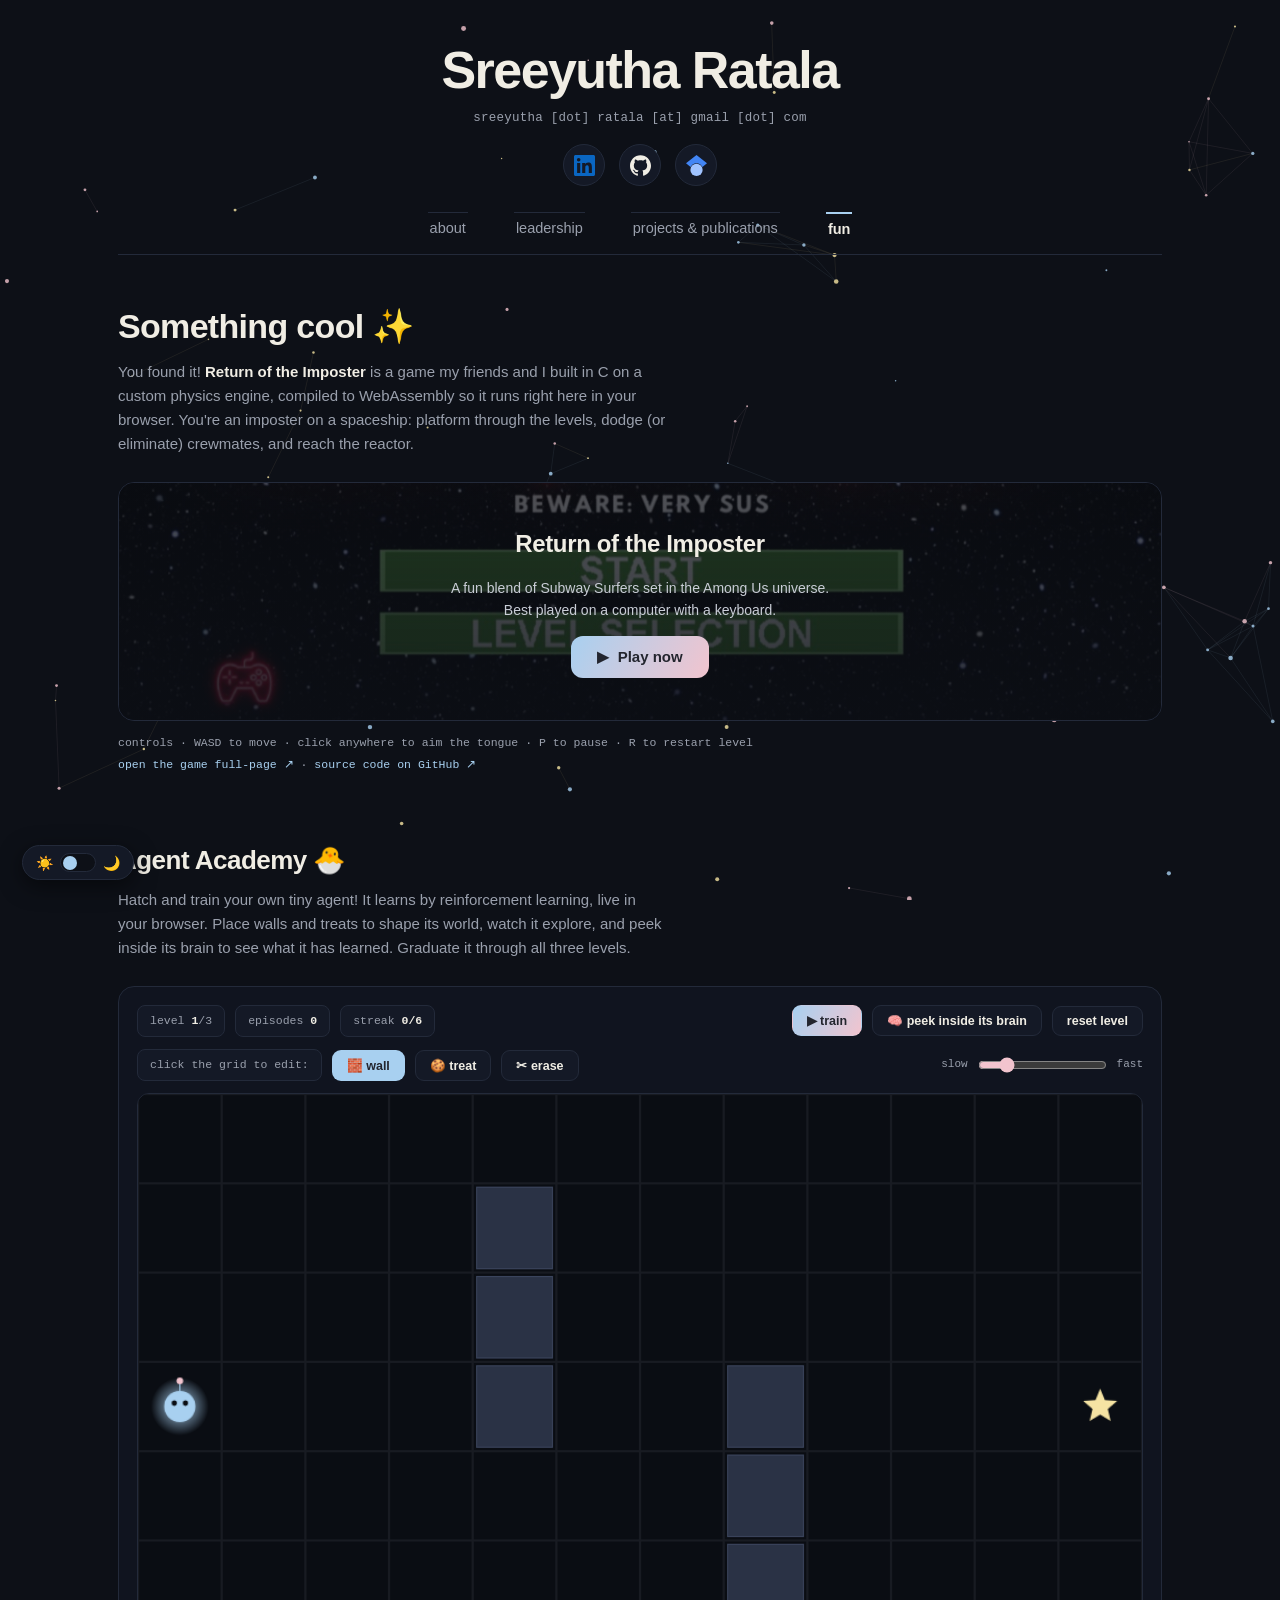
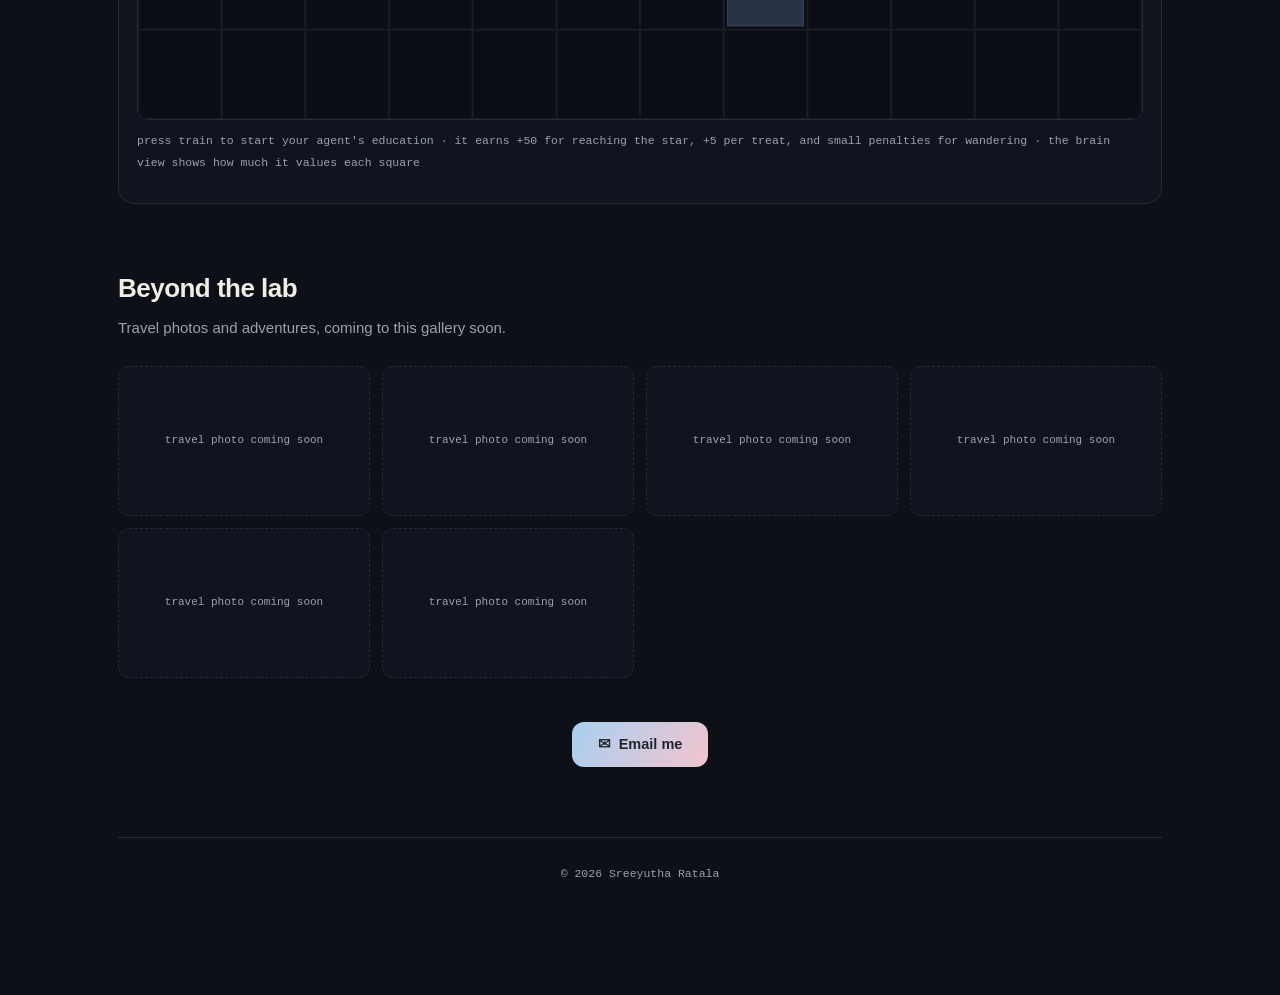
==== fun.html @ bccc77e2 "Personal website: landing, leadership, projects, fun (with WASM game + Agent Academy) Co-Authored-By" ====
<!DOCTYPE html>
<html lang="en" data-theme="dark">
<head>
  <meta charset="utf-8">
  <meta name="viewport" content="width=device-width, initial-scale=1">
  <title>Fun &middot; Sreeyutha Ratala</title>
  <meta name="description" content="Play Return of the Imposter, a browser game built in C, and see life beyond the lab.">
  <link rel="stylesheet" href="assets/css/style.css">
  <link rel="icon" href="data:image/svg+xml,<svg xmlns='http://www.w3.org/2000/svg' viewBox='0 0 100 100'><text y='.9em' font-size='90'>&#10024;</text></svg>">
</head>
<body>
<canvas id="stars"></canvas>

<div class="page">
  <header class="site-head">
    <h1><a href="index.html">Sreeyutha Ratala</a></h1>
    <p class="email-line" id="email" aria-label="email address, written out to avoid bots"></p>
    <div class="icon-row">
      <a href="https://www.linkedin.com/in/sreeyutharatala/" target="_blank" rel="noopener" aria-label="LinkedIn">
        <svg viewBox="0 0 24 24" fill="#0A66C2" xmlns="http://www.w3.org/2000/svg"><path d="M20.447 20.452h-3.554v-5.569c0-1.328-.027-3.037-1.852-3.037-1.853 0-2.136 1.445-2.136 2.939v5.667H9.351V9h3.414v1.561h.046c.477-.9 1.637-1.85 3.37-1.85 3.601 0 4.267 2.37 4.267 5.455v6.286zM5.337 7.433a2.062 2.062 0 0 1-2.063-2.065 2.064 2.064 0 1 1 2.063 2.065zm1.782 13.019H3.555V9h3.564v11.452zM22.225 0H1.771C.792 0 0 .774 0 1.729v20.542C0 23.227.792 24 1.771 24h20.451C23.2 24 24 23.227 24 22.271V1.729C24 .774 23.2 0 22.225 0z"/></svg>
      </a>
      <a href="https://github.com/SreeyuR" target="_blank" rel="noopener" aria-label="GitHub">
        <svg viewBox="0 0 24 24" fill="currentColor" style="color:var(--ink)" xmlns="http://www.w3.org/2000/svg"><path d="M12 .297c-6.63 0-12 5.373-12 12 0 5.303 3.438 9.8 8.205 11.385.6.113.82-.258.82-.577 0-.285-.01-1.04-.015-2.04-3.338.724-4.042-1.61-4.042-1.61C4.422 18.07 3.633 17.7 3.633 17.7c-1.087-.744.084-.729.084-.729 1.205.084 1.838 1.236 1.838 1.236 1.07 1.835 2.809 1.305 3.495.998.108-.776.417-1.305.76-1.605-2.665-.3-5.466-1.332-5.466-5.93 0-1.31.465-2.38 1.235-3.22-.135-.303-.54-1.523.105-3.176 0 0 1.005-.322 3.3 1.23.96-.267 1.98-.399 3-.405 1.02.006 2.04.138 3 .405 2.28-1.552 3.285-1.23 3.285-1.23.645 1.653.24 2.873.12 3.176.765.84 1.23 1.91 1.23 3.22 0 4.61-2.805 5.625-5.475 5.92.42.36.81 1.096.81 2.22 0 1.606-.015 2.896-.015 3.286 0 .315.21.69.825.57C20.565 22.092 24 17.592 24 12.297c0-6.627-5.373-12-12-12"/></svg>
      </a>
      <a href="https://scholar.google.com/citations?user=AALzx9wAAAAJ&amp;hl=en" target="_blank" rel="noopener" aria-label="Google Scholar">
        <svg viewBox="0 0 24 24" xmlns="http://www.w3.org/2000/svg"><path fill="#4285F4" d="M5.242 13.769 0 9.5 12 0l12 9.5-5.242 4.269C17.548 11.249 14.978 9.5 12 9.5c-2.977 0-5.548 1.749-6.758 4.269z"/><path fill="#a0c3ff" d="M12 10a7 7 0 1 0 0 14 7 7 0 0 0 0-14z"/></svg>
      </a>
    </div>
    <nav class="tabs">
      <a href="index.html">about</a>
      <a href="leadership.html">leadership</a>
      <a href="projects.html">projects &amp; publications</a>
      <a class="on" href="fun.html">fun</a>
    </nav>
  </header>

  <main>
    <h1 class="page-title reveal">Something cool &#10024;</h1>
    <p class="page-sub reveal">You found it! <b style="color:var(--ink)">Return of the Imposter</b>
    is a game my friends and I built in C on a custom physics engine, compiled to WebAssembly so it
    runs right here in your browser. You're an imposter on a spaceship: platform through the
    levels, dodge (or eliminate) crewmates, and reach the reactor.</p>

    <div class="game-shell reveal" id="game-shell">
      <div class="game-cover">
        <h3>Return of the Imposter</h3>
        <p>A fun blend of Subway Surfers set in the Among Us universe. Best played on a computer
        with a keyboard.</p>
        <button class="btn" id="launch-game">&#9654; &nbsp;Play now</button>
      </div>
    </div>
    <p class="controls-note reveal">
      controls &middot; WASD to move &middot; click anywhere to aim the tongue &middot;
      P to pause &middot; R to restart level<br>
      <a href="game/game.html" target="_blank" rel="noopener">open the game full-page &#8599;</a> &middot;
      <a href="https://github.com/SreeyuR/return-of-the-imposter-game" target="_blank" rel="noopener">source code on GitHub &#8599;</a>
    </p>

    <h2 class="page-title reveal" style="font-size:26px; margin-top:64px">Agent Academy &#128035;</h2>
    <p class="page-sub reveal">Hatch and train your own tiny agent! It learns by reinforcement
    learning, live in your browser. Place walls and treats to shape its world, watch it explore,
    and peek inside its brain to see what it has learned. Graduate it through all three levels.</p>

    <div class="academy-shell reveal">
      <div class="academy-hud">
        <span class="stat">level <b id="ac-level">1</b>/3</span>
        <span class="stat">episodes <b id="ac-episodes">0</b></span>
        <span class="stat">streak <b id="ac-streak">0</b></span>
        <span class="spacer"></span>
        <button class="mini-btn primary" id="ac-train">&#9654; train</button>
        <button class="mini-btn" id="ac-brain">&#129504; peek inside its brain</button>
        <button class="mini-btn" id="ac-reset">reset level</button>
      </div>
      <div class="academy-hud">
        <span class="stat">click the grid to edit:</span>
        <button class="mini-btn active" id="ac-tool-wall">&#129521; wall</button>
        <button class="mini-btn" id="ac-tool-treat">&#127850; treat</button>
        <button class="mini-btn" id="ac-tool-erase">&#9986; erase</button>
        <span class="spacer"></span>
        <span class="speed-wrap">slow <input type="range" id="ac-speed" min="1" max="60" value="12"> fast</span>
      </div>
      <canvas id="academy-canvas" width="900" height="560"></canvas>
      <p class="academy-note" id="ac-status">press train to start your agent's education &middot;
      it earns +50 for reaching the star, +5 per treat, and small penalties for wandering &middot;
      the brain view shows how much it values each square</p>
    </div>

    <h2 class="page-title reveal" style="font-size:26px; margin-top:64px">Beyond the lab</h2>
    <p class="page-sub reveal">Travel photos and adventures, coming to this gallery soon.</p>
    <div class="photo-grid reveal">
      <div class="placeholder-tile">travel photo coming soon</div>
      <div class="placeholder-tile">travel photo coming soon</div>
      <div class="placeholder-tile">travel photo coming soon</div>
      <div class="placeholder-tile">travel photo coming soon</div>
      <div class="placeholder-tile">travel photo coming soon</div>
      <div class="placeholder-tile">travel photo coming soon</div>
    </div>
  </main>

  <div class="email-center reveal">
    <a class="email-btn" id="email-btn" href="#" target="_blank" rel="noopener">&#9993; &nbsp;Email me</a>
  </div>

  <footer class="footer">
    &copy; <span id="year">2026</span> Sreeyutha Ratala
  </footer>
</div>

<button class="theme-toggle" id="theme-toggle" aria-label="Toggle light and dark mode">
  <span>&#9728;&#65039;</span><span class="track"><span class="knob"></span></span><span>&#127769;</span>
</button>

<script src="assets/js/main.js"></script>
<script src="assets/js/agent-academy.js"></script>
<script>document.getElementById("year").textContent = new Date().getFullYear();</script>
</body>
</html>
---- assets/css/style.css ----
/* Sreeyutha Ratala, personal site
   Dark default with light mode. Pastel accents:
   blue = links/nav, yellow = highlights, pink = playful, green = extra category. */

:root,
:root[data-theme="dark"] {
  --bg: #0d1017;
  --panel: #141926;
  --panel-2: #10141f;
  --ink: #f0ede4;
  --soft: #9aa0ad;
  --line: #232a3a;
  --blue: #a8d0f0;
  --yellow: #f5e3a3;
  --pink: #f2c4ce;
  --green: #bfe3c4;
  --chip-ink: #23252e;
  --glow: rgba(168, 208, 240, 0.14);
  --shadow: rgba(0, 0, 0, 0.5);
  --star-alpha: 0.8;
  --mono: ui-monospace, "SF Mono", Menlo, Consolas, monospace;
  --sans: -apple-system, BlinkMacSystemFont, "Helvetica Neue", Helvetica, Arial, sans-serif;
}

:root[data-theme="light"] {
  --bg: #fffefc;
  --panel: #f7f6f1;
  --panel-2: #fbfaf7;
  --ink: #191b1f;
  --soft: #5a5e68;
  --line: #e4e1d8;
  --blue: #3f7fc0;
  --yellow: #b8952e;
  --pink: #c46a85;
  --green: #4f9463;
  --chip-ink: #23252e;
  --glow: rgba(63, 127, 192, 0.10);
  --shadow: rgba(60, 55, 40, 0.18);
  --star-alpha: 0.5;
}

* { box-sizing: border-box; }

html { scroll-behavior: smooth; }

body {
  margin: 0;
  font-family: var(--sans);
  background: var(--bg);
  color: var(--ink);
  line-height: 1.6;
  -webkit-font-smoothing: antialiased;
  transition: background 0.35s ease, color 0.35s ease;
}

a { color: var(--blue); text-decoration: none; }
a:hover { text-decoration: underline; }
a:focus-visible, button:focus-visible {
  outline: 2px solid var(--blue);
  outline-offset: 3px;
  border-radius: 4px;
}

#stars {
  position: fixed;
  inset: 0;
  z-index: 0;
  pointer-events: none;
}

.page {
  position: relative;
  z-index: 1;
  max-width: 1100px;
  margin: 0 auto;
  padding: 0 28px 110px;
}

/* ---------- header ---------- */
.site-head { text-align: center; padding: 44px 0 0; }

.site-head h1 {
  font-size: clamp(34px, 5.4vw, 52px);
  font-weight: 800;
  letter-spacing: -0.03em;
  line-height: 1;
  margin: 0;
}

.site-head h1 a { color: var(--ink); }
.site-head h1 a:hover { text-decoration: none; }

.email-line {
  font-family: var(--mono);
  font-size: 12.5px;
  color: var(--soft);
  margin: 12px 0 16px;
  letter-spacing: 0.02em;
}

.icon-row {
  display: flex;
  justify-content: center;
  gap: 14px;
  margin-bottom: 26px;
}

.icon-row a {
  width: 42px;
  height: 42px;
  border-radius: 50%;
  border: 1px solid var(--line);
  background: var(--panel);
  display: flex;
  align-items: center;
  justify-content: center;
  transition: transform 0.2s ease, box-shadow 0.2s ease;
}

.icon-row a:hover {
  transform: translateY(-2px);
  box-shadow: 0 0 18px var(--glow);
  text-decoration: none;
}

.icon-row svg { width: 21px; height: 21px; display: block; }

/* ---------- nav tabs ---------- */
.tabs {
  display: flex;
  justify-content: center;
  gap: 46px;
  flex-wrap: wrap;
  border-bottom: 1px solid var(--line);
  margin-bottom: 8px;
}

.tabs a {
  font-size: 14.5px;
  color: var(--soft);
  padding: 4px 2px 12px;
  border-top: 1px solid var(--line);
  border-bottom: 2.5px solid transparent;
  margin-bottom: -1px;
}

.tabs a:hover { color: var(--ink); text-decoration: none; }

.tabs a.on {
  color: var(--ink);
  font-weight: 650;
  border-top: 2.5px solid var(--blue);
}

/* ---------- landing two-column ---------- */
.cols {
  display: flex;
  gap: 60px;
  padding-top: 48px;
  align-items: flex-start;
}

.col-left {
  width: 280px;
  flex: none;
  display: flex;
  flex-direction: column;
  align-items: center;
  gap: 16px;
  text-align: center;
}

.portrait {
  width: 230px;
  height: 230px;
  border-radius: 50%;
  object-fit: cover;
  object-position: center 20%;
  border: 2px solid var(--line);
  box-shadow: 0 0 0 9px var(--glow), 0 0 46px var(--glow);
  background: var(--panel);
}

.portrait-fallback {
  width: 230px;
  height: 230px;
  border-radius: 50%;
  border: 2px solid var(--line);
  background: var(--panel);
  display: flex;
  flex-direction: column;
  align-items: center;
  justify-content: center;
  gap: 6px;
  box-shadow: 0 0 0 9px var(--glow);
}

.portrait-fallback b { font-size: 52px; letter-spacing: -0.02em; }
.portrait-fallback span { font-family: var(--mono); font-size: 10px; color: var(--soft); }

.tldr {
  font-family: var(--mono);
  font-size: 12.5px;
  color: var(--yellow);
  line-height: 1.75;
  max-width: 34ch;
  margin: 0;
}

.jump-pill {
  display: flex;
  align-items: center;
  justify-content: center;
  gap: 7px;
  width: 232px;
  padding: 10px 18px;
  border-radius: 12px;
  border: 1px solid var(--line);
  background: var(--panel);
  color: var(--ink);
  font-size: 13.5px;
  font-weight: 700;
  transition: transform 0.2s ease, box-shadow 0.2s ease;
}

.jump-pill:hover {
  transform: translateY(-2px);
  box-shadow: 0 0 20px var(--glow);
  text-decoration: none;
}

.logo-row {
  display: flex;
  gap: 14px;
  align-items: center;
  justify-content: center;
  margin-top: 8px;
  flex-wrap: wrap;
}

.logo-row .wordmark {
  font-weight: 800;
  font-size: 15px;
  letter-spacing: -0.01em;
  padding: 7px 12px;
  border-radius: 9px;
  background: var(--panel);
  border: 1px solid var(--line);
}

.col-right { flex: 1; min-width: 0; }

.hello { font-size: 21px; font-weight: 750; margin: 0 0 10px; }

.intro {
  font-size: 15.5px;
  color: var(--soft);
  max-width: 56ch;
  margin: 0 0 10px;
}

.intro b, .bio-sec p b { color: var(--ink); font-weight: 650; }

.reach-out {
  font-size: 15px;
  font-weight: 750;
  color: var(--pink);
  margin: 0 0 26px;
}

.bio-sec { margin-bottom: 22px; }

.bio-sec h2 {
  font-size: 15.5px;
  font-weight: 750;
  margin: 0 0 7px;
  display: inline-block;
  border-bottom: 2px solid var(--yellow);
  padding-bottom: 2px;
}

.bio-sec p {
  font-size: 14.5px;
  color: var(--soft);
  margin: 0 0 6px;
  max-width: 58ch;
}

/* ---------- inner pages ---------- */
.page-title {
  font-size: clamp(26px, 4vw, 34px);
  font-weight: 800;
  letter-spacing: -0.02em;
  margin: 44px 0 6px;
  text-wrap: balance;
}

.page-sub {
  font-size: 15px;
  color: var(--soft);
  max-width: 66ch;
  margin: 0 0 26px;
}

.chip-row {
  display: flex;
  gap: 12px;
  flex-wrap: wrap;
  margin: 0 0 36px;
}

.chip {
  font-size: 13.5px;
  font-weight: 750;
  padding: 8px 18px;
  border-radius: 99px;
  color: var(--chip-ink);
  transition: transform 0.2s ease, box-shadow 0.2s ease;
}

.chip:hover { transform: translateY(-2px); box-shadow: 0 4px 16px var(--shadow); text-decoration: none; }

.chip.pink   { background: #f2c4ce; }
.chip.blue   { background: #a8d0f0; }
.chip.yellow { background: #f5e3a3; }
.chip.green  { background: #bfe3c4; }

.band {
  border-left: 3px solid var(--line);
  padding: 6px 0 8px 26px;
  margin-bottom: 46px;
  scroll-margin-top: 30px;
}

.band.pink   { border-color: #f2c4ce; }
.band.blue   { border-color: #a8d0f0; }
.band.yellow { border-color: #f5e3a3; }
.band.green  { border-color: #bfe3c4; }

.band > h2 {
  font-size: 22px;
  font-weight: 800;
  letter-spacing: -0.015em;
  margin: 0 0 4px;
}

.band .role {
  font-family: var(--mono);
  font-size: 12px;
  color: var(--soft);
  margin: 0 0 12px;
}

.band > p {
  font-size: 14.5px;
  color: var(--soft);
  max-width: 70ch;
  margin: 0 0 14px;
}

.band > p b { color: var(--ink); font-weight: 650; }

.card-grid {
  display: grid;
  grid-template-columns: repeat(auto-fill, minmax(250px, 1fr));
  gap: 14px;
}

.card {
  background: var(--panel);
  border: 1px solid var(--line);
  border-radius: 13px;
  padding: 16px 18px;
  display: flex;
  flex-direction: column;
  gap: 7px;
  transition: transform 0.2s ease, box-shadow 0.2s ease;
  scroll-margin-top: 30px;
}

.card:hover { transform: translateY(-3px); box-shadow: 0 8px 26px var(--shadow); }

.card h3 { font-size: 15px; font-weight: 750; margin: 0; line-height: 1.35; }

.card .sub {
  font-family: var(--mono);
  font-size: 11px;
  color: var(--soft);
  margin: 0;
}

.card p { font-size: 13px; color: var(--soft); margin: 0; }

.badges { display: flex; gap: 7px; flex-wrap: wrap; margin-top: auto; padding-top: 8px; }

.badge {
  font-family: var(--mono);
  font-size: 10.5px;
  letter-spacing: 0.05em;
  padding: 4px 11px;
  border-radius: 6px;
  border: 1px solid var(--line);
  color: var(--soft);
  background: none;
  cursor: pointer;
  font-weight: 600;
  transition: transform 0.15s ease;
}

.badge:hover { transform: translateY(-1px); text-decoration: none; }

.badge.paper  { color: var(--yellow); border-color: var(--yellow); }
.badge.code   { color: var(--green);  border-color: var(--green); }
.badge.slides { color: var(--blue);   border-color: var(--blue); }
.badge.poster { color: var(--pink);   border-color: var(--pink); }
.badge.video  { color: var(--pink); border-color: var(--pink); }

.email-btn {
  display: inline-flex;
  align-items: center;
  gap: 8px;
  border-radius: 12px;
  padding: 11px 26px;
  font-size: 14.5px;
  font-weight: 750;
  color: #23252e;
  background: linear-gradient(120deg, #a8d0f0, #f2c4ce);
  transition: transform 0.2s ease, box-shadow 0.2s ease;
}

.email-btn:hover { transform: translateY(-2px); box-shadow: 0 8px 26px var(--shadow); text-decoration: none; }

.email-center { text-align: center; margin: 44px 0 0; }

.photo-grid {
  display: grid;
  grid-template-columns: repeat(auto-fill, minmax(220px, 1fr));
  gap: 12px;
  margin-top: 16px;
}

.photo-grid img {
  width: 100%;
  height: 170px;
  object-fit: cover;
  border-radius: 12px;
  border: 1px solid var(--line);
  display: block;
  transition: transform 0.25s ease;
}

.photo-grid img:hover { transform: scale(1.025); }

.flyer {
  max-width: 420px;
  width: 100%;
  border-radius: 12px;
  border: 1px solid var(--line);
  display: block;
  margin-top: 12px;
}

.placeholder-tile {
  border: 1px dashed var(--line);
  border-radius: 12px;
  min-height: 150px;
  display: flex;
  align-items: center;
  justify-content: center;
  font-family: var(--mono);
  font-size: 11px;
  color: var(--soft);
  background: var(--panel-2);
}

/* ---------- game section ---------- */
.game-shell {
  border: 1px solid var(--line);
  border-radius: 16px;
  background: var(--panel-2);
  overflow: hidden;
  margin: 18px 0 10px;
}

.game-cover {
  position: relative;
  display: flex;
  flex-direction: column;
  align-items: center;
  justify-content: center;
  gap: 14px;
  padding: 42px 24px;
  text-align: center;
  background:
    linear-gradient(rgba(13, 16, 23, 0.72), rgba(13, 16, 23, 0.86)),
    url("../img/imposter-title.jpg") center/cover no-repeat;
  color: #f0ede4;
}

.game-cover h3 { font-size: 24px; font-weight: 800; margin: 0; letter-spacing: -0.015em; }
.game-cover p { font-size: 14px; color: #c9cdd6; max-width: 52ch; margin: 0; }

.btn {
  display: inline-flex;
  align-items: center;
  gap: 8px;
  border: none;
  border-radius: 12px;
  padding: 12px 26px;
  font-size: 15px;
  font-weight: 750;
  font-family: var(--sans);
  color: #23252e;
  background: linear-gradient(120deg, #a8d0f0, #f2c4ce);
  cursor: pointer;
  transition: transform 0.2s ease, box-shadow 0.2s ease;
}

.btn:hover { transform: translateY(-2px); box-shadow: 0 8px 26px var(--shadow); text-decoration: none; }

.game-frame { width: 100%; height: 640px; border: 0; display: block; background: #000; }

.controls-note {
  font-family: var(--mono);
  font-size: 11.5px;
  color: var(--soft);
  line-height: 1.9;
}

/* ---------- floating elements ---------- */
.theme-toggle {
  position: fixed;
  left: 22px;
  bottom: 20px;
  z-index: 5;
  display: flex;
  align-items: center;
  gap: 7px;
  background: var(--panel);
  border: 1px solid var(--line);
  border-radius: 99px;
  padding: 7px 13px;
  cursor: pointer;
  font-size: 14px;
  color: var(--ink);
  font-family: var(--sans);
  box-shadow: 0 6px 22px var(--shadow);
}

.theme-toggle .track {
  width: 36px;
  height: 19px;
  border-radius: 99px;
  background: var(--bg);
  border: 1px solid var(--line);
  position: relative;
}

.theme-toggle .knob {
  position: absolute;
  top: 1.5px;
  left: 2px;
  width: 14px;
  height: 14px;
  border-radius: 50%;
  background: var(--blue);
  transition: left 0.25s ease, background 0.25s ease;
}

:root[data-theme="light"] .theme-toggle .knob { left: 18px; background: var(--yellow); }

.game-fab {
  position: fixed;
  right: 22px;
  bottom: 20px;
  z-index: 5;
  display: flex;
  align-items: center;
  gap: 10px;
  padding: 9px 16px 9px 9px;
  border-radius: 99px;
  background: var(--panel);
  border: 1px solid var(--line);
  box-shadow: 0 6px 22px var(--shadow);
  color: var(--pink);
  font-size: 13.5px;
  font-weight: 750;
}

.game-fab:hover { text-decoration: none; transform: translateY(-2px); }

.game-fab .orb {
  width: 34px;
  height: 34px;
  border-radius: 50%;
  background: linear-gradient(135deg, #f2c4ce, #a8d0f0);
  display: flex;
  align-items: center;
  justify-content: center;
  font-size: 15px;
}

/* ---------- pdf modal ---------- */
.pdf-overlay {
  position: fixed;
  inset: 0;
  z-index: 20;
  background: rgba(5, 7, 12, 0.82);
  display: none;
  align-items: center;
  justify-content: center;
  padding: 26px;
}

.pdf-overlay.open { display: flex; }

.pdf-box {
  width: min(1000px, 96vw);
  height: min(88vh, 900px);
  background: var(--bg);
  border: 1px solid var(--line);
  border-radius: 14px;
  overflow: hidden;
  display: flex;
  flex-direction: column;
  box-shadow: 0 30px 80px rgba(0, 0, 0, 0.6);
}

.pdf-bar {
  display: flex;
  align-items: center;
  gap: 12px;
  padding: 10px 16px;
  border-bottom: 1px solid var(--line);
  background: var(--panel);
}

.pdf-bar .title {
  font-size: 13.5px;
  font-weight: 700;
  flex: 1;
  overflow: hidden;
  text-overflow: ellipsis;
  white-space: nowrap;
}

.pdf-bar a, .pdf-bar button {
  font-family: var(--mono);
  font-size: 11px;
  color: var(--soft);
  background: none;
  border: 1px solid var(--line);
  border-radius: 7px;
  padding: 5px 12px;
  cursor: pointer;
}

.pdf-bar a:hover, .pdf-bar button:hover { color: var(--ink); text-decoration: none; }

.pdf-box iframe { flex: 1; border: 0; width: 100%; }

/* ---------- agent academy ---------- */
.academy-shell {
  border: 1px solid var(--line);
  border-radius: 16px;
  background: var(--panel-2);
  padding: 18px;
  margin: 18px 0 10px;
}

.academy-hud {
  display: flex;
  gap: 10px;
  flex-wrap: wrap;
  align-items: center;
  margin-bottom: 12px;
}

.academy-hud .stat {
  font-family: var(--mono);
  font-size: 11.5px;
  color: var(--soft);
  background: var(--panel);
  border: 1px solid var(--line);
  border-radius: 8px;
  padding: 6px 12px;
}

.academy-hud .stat b { color: var(--ink); font-weight: 700; }

.academy-hud .spacer { flex: 1; }

.mini-btn {
  font-family: var(--sans);
  font-size: 12.5px;
  font-weight: 700;
  color: var(--ink);
  background: var(--panel);
  border: 1px solid var(--line);
  border-radius: 9px;
  padding: 7px 14px;
  cursor: pointer;
  transition: transform 0.15s ease;
}

.mini-btn:hover { transform: translateY(-1px); }

.mini-btn.active { background: var(--blue); color: #23252e; border-color: transparent; }

.mini-btn.primary { background: linear-gradient(120deg, #a8d0f0, #f2c4ce); color: #23252e; border-color: transparent; }

#academy-canvas {
  width: 100%;
  display: block;
  border-radius: 12px;
  background: #0a0d13;
  border: 1px solid var(--line);
  cursor: pointer;
  touch-action: manipulation;
}

.academy-note {
  font-family: var(--mono);
  font-size: 11.5px;
  color: var(--soft);
  line-height: 1.9;
  margin-top: 10px;
}

.speed-wrap {
  display: flex;
  align-items: center;
  gap: 8px;
  font-family: var(--mono);
  font-size: 11px;
  color: var(--soft);
}

.speed-wrap input { accent-color: var(--pink); }

/* ---------- reveal animation (gated behind .js so content is never hidden without JS) ---------- */
.js .reveal { opacity: 0; transform: translateY(18px); transition: opacity 0.6s ease, transform 0.6s ease; }
.js .reveal.in { opacity: 1; transform: none; }

@media (prefers-reduced-motion: reduce) {
  html { scroll-behavior: auto; }
  .reveal { opacity: 1; transform: none; transition: none; }
  * { transition-duration: 0.01ms !important; animation-duration: 0.01ms !important; }
}

/* ---------- compact landing (index only): everything fits one screen ---------- */
.compact .site-head { padding-top: 8px; }
.compact .site-head h1 { font-size: clamp(30px, 4vw, 38px); }
.compact .email-line { margin: 7px 0 9px; font-size: 12px; }
.compact .icon-row { margin-bottom: 12px; }
.compact .icon-row a { width: 37px; height: 37px; }
.compact .icon-row svg { width: 18px; height: 18px; }
.compact .tabs a { font-size: 14px; padding-bottom: 9px; }
.compact .cols { padding-top: 12px; gap: 52px; }
.compact .col-left { width: 250px; gap: 10px; }
.compact .portrait, .compact .portrait-fallback { width: 158px; height: 158px; box-shadow: 0 0 0 7px var(--glow), 0 0 30px var(--glow); }
.compact .tldr { font-size: 12px; line-height: 1.6; }
.compact .jump-pill { padding: 8px 16px; font-size: 13px; width: 220px; }
.compact .logo-row { margin-top: 2px; gap: 10px; }
.compact .logo-row .wordmark { font-size: 13.5px; padding: 5px 10px; }
.compact .hello { font-size: 18px; margin-bottom: 6px; }
.compact .intro { font-size: 14px; margin-bottom: 8px; }
.compact .reach-out { font-size: 14px; margin-bottom: 12px; }
.compact .bio-sec { margin-bottom: 10px; }
.compact .bio-sec h2 { font-size: 14.5px; margin-bottom: 3px; }
.compact .bio-sec p { font-size: 13.5px; margin-bottom: 2px; }
.compact .email-center { margin-top: 10px; }
.compact .footer { margin-top: 10px; padding-top: 8px; }
.compact .page { padding-bottom: 10px; }

@media (max-width: 800px) {
  /* phones scroll anyway; undo the squeeze where it hurts readability */
  .compact .cols { gap: 30px; }
}

/* ---------- footer ---------- */
.footer {
  margin-top: 70px;
  padding-top: 24px;
  border-top: 1px solid var(--line);
  font-family: var(--mono);
  font-size: 11.5px;
  color: var(--soft);
  text-align: center;
  line-height: 2;
}

/* ---------- responsive ---------- */
@media (max-width: 800px) {
  .cols { flex-direction: column; align-items: center; gap: 36px; }
  .col-right { text-align: left; width: 100%; }
  .tabs { gap: 20px; }
  .page { padding: 0 18px 130px; }
  .game-frame { height: 430px; }
}
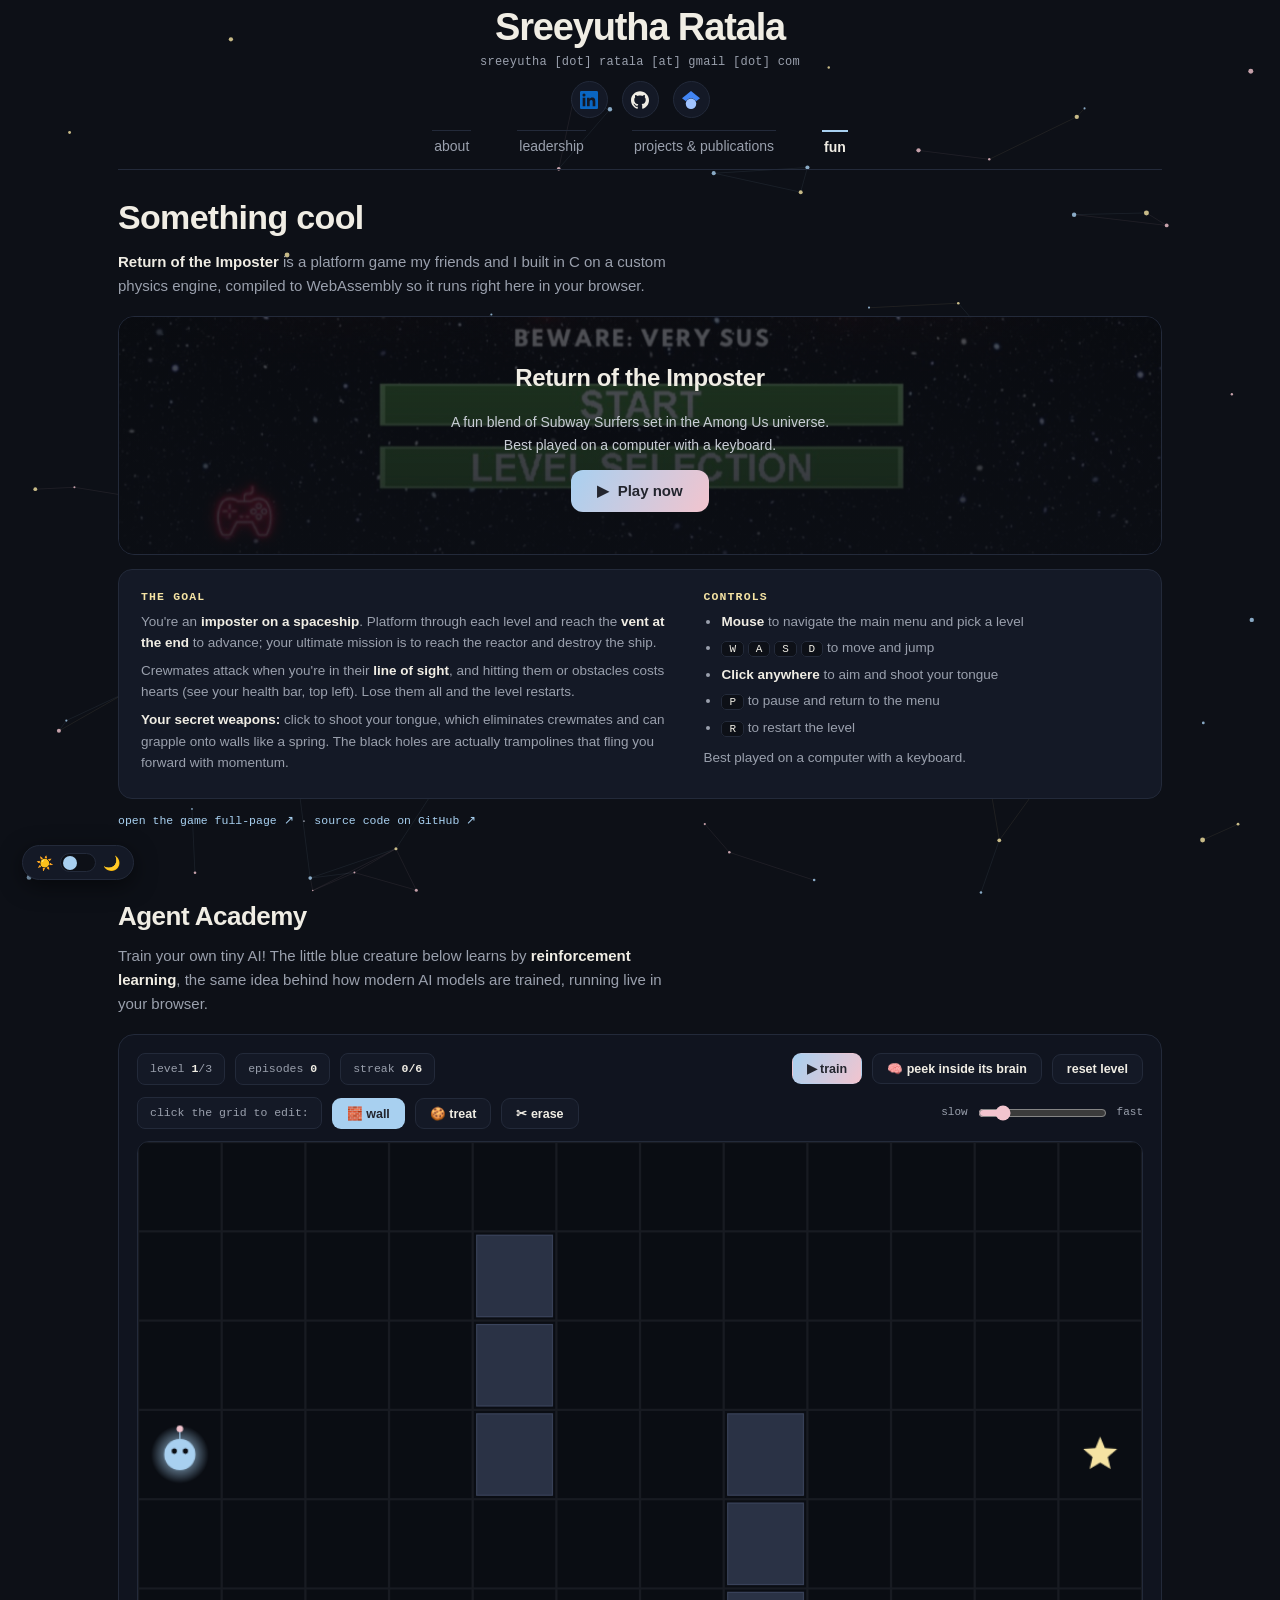
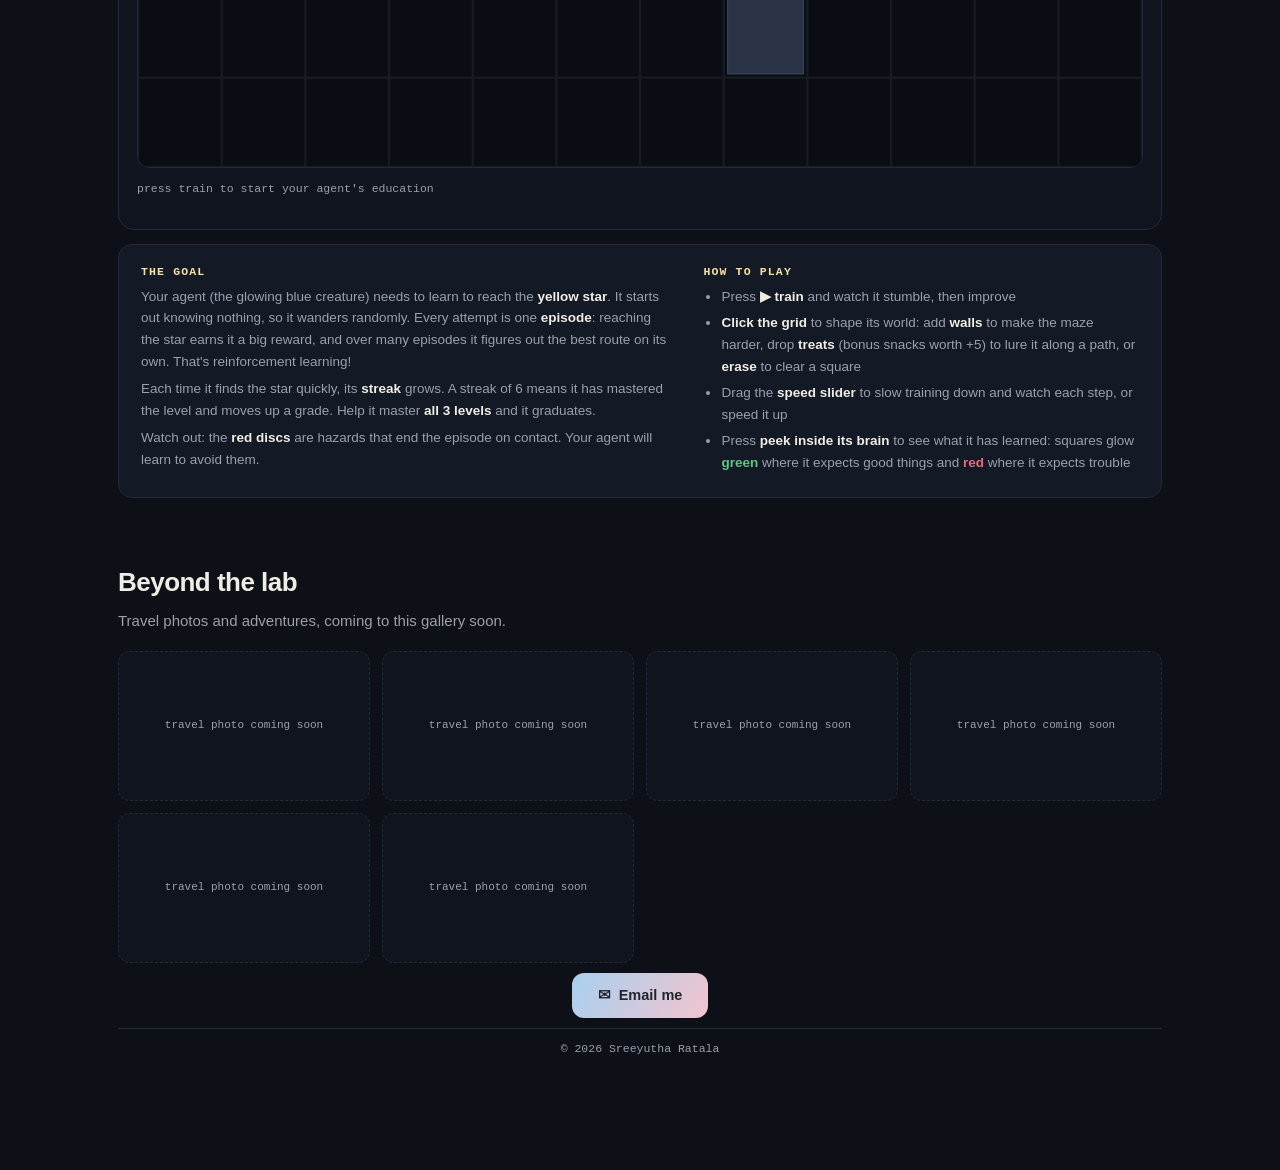
==== commit 5f60685a: "Compact page headers, game how-to-play guides, Agent Academy tweaks, Camp Venom video placeholder Co" ====
--- a/fun.html
+++ b/fun.html
@@ -8,7 +8,7 @@
   <link rel="stylesheet" href="assets/css/style.css">
   <link rel="icon" href="data:image/svg+xml,<svg xmlns='http://www.w3.org/2000/svg' viewBox='0 0 100 100'><text y='.9em' font-size='90'>&#10024;</text></svg>">
 </head>
-<body>
+<body class="compact">
 <canvas id="stars"></canvas>
 
 <div class="page">
@@ -35,11 +35,10 @@
   </header>
 
   <main>
-    <h1 class="page-title reveal">Something cool &#10024;</h1>
-    <p class="page-sub reveal">You found it! <b style="color:var(--ink)">Return of the Imposter</b>
-    is a game my friends and I built in C on a custom physics engine, compiled to WebAssembly so it
-    runs right here in your browser. You're an imposter on a spaceship: platform through the
-    levels, dodge (or eliminate) crewmates, and reach the reactor.</p>
+    <h1 class="page-title reveal">Something cool</h1>
+    <p class="page-sub reveal"><b style="color:var(--ink)">Return of the Imposter</b>
+    is a platform game my friends and I built in C on a custom physics engine, compiled to
+    WebAssembly so it runs right here in your browser.</p>
 
     <div class="game-shell reveal" id="game-shell">
       <div class="game-cover">
@@ -49,17 +48,40 @@
         <button class="btn" id="launch-game">&#9654; &nbsp;Play now</button>
       </div>
     </div>
+    <div class="howto reveal">
+      <div>
+        <h4>The goal</h4>
+        <p>You're an <b>imposter on a spaceship</b>. Platform through each level and reach the
+        <b>vent at the end</b> to advance; your ultimate mission is to reach the reactor and
+        destroy the ship.</p>
+        <p>Crewmates attack when you're in their <b>line of sight</b>, and hitting them or
+        obstacles costs hearts (see your health bar, top left). Lose them all and the level
+        restarts.</p>
+        <p><b>Your secret weapons:</b> click to shoot your tongue, which eliminates crewmates and
+        can grapple onto walls like a spring. The black holes are actually trampolines that fling
+        you forward with momentum.</p>
+      </div>
+      <div>
+        <h4>Controls</h4>
+        <ul>
+          <li><b>Mouse</b> to navigate the main menu and pick a level</li>
+          <li><kbd>W</kbd> <kbd>A</kbd> <kbd>S</kbd> <kbd>D</kbd> to move and jump</li>
+          <li><b>Click anywhere</b> to aim and shoot your tongue</li>
+          <li><kbd>P</kbd> to pause and return to the menu</li>
+          <li><kbd>R</kbd> to restart the level</li>
+        </ul>
+        <p style="margin-top:8px">Best played on a computer with a keyboard.</p>
+      </div>
+    </div>
     <p class="controls-note reveal">
-      controls &middot; WASD to move &middot; click anywhere to aim the tongue &middot;
-      P to pause &middot; R to restart level<br>
       <a href="game/game.html" target="_blank" rel="noopener">open the game full-page &#8599;</a> &middot;
       <a href="https://github.com/SreeyuR/return-of-the-imposter-game" target="_blank" rel="noopener">source code on GitHub &#8599;</a>
     </p>
 
-    <h2 class="page-title reveal" style="font-size:26px; margin-top:64px">Agent Academy &#128035;</h2>
-    <p class="page-sub reveal">Hatch and train your own tiny agent! It learns by reinforcement
-    learning, live in your browser. Place walls and treats to shape its world, watch it explore,
-    and peek inside its brain to see what it has learned. Graduate it through all three levels.</p>
+    <h2 class="page-title reveal" style="font-size:26px; margin-top:64px">Agent Academy</h2>
+    <p class="page-sub reveal">Train your own tiny AI! The little blue creature below learns by
+    <b style="color:var(--ink)">reinforcement learning</b>, the same idea behind how modern AI
+    models are trained, running live in your browser.</p>
 
     <div class="academy-shell reveal">
       <div class="academy-hud">
@@ -77,12 +99,38 @@
         <button class="mini-btn" id="ac-tool-treat">&#127850; treat</button>
         <button class="mini-btn" id="ac-tool-erase">&#9986; erase</button>
         <span class="spacer"></span>
-        <span class="speed-wrap">slow <input type="range" id="ac-speed" min="1" max="60" value="12"> fast</span>
+        <span class="speed-wrap">slow <input type="range" id="ac-speed" min="1" max="60" value="10"> fast</span>
       </div>
       <canvas id="academy-canvas" width="900" height="560"></canvas>
-      <p class="academy-note" id="ac-status">press train to start your agent's education &middot;
-      it earns +50 for reaching the star, +5 per treat, and small penalties for wandering &middot;
-      the brain view shows how much it values each square</p>
+      <p class="academy-note" id="ac-status">press train to start your agent's education</p>
+    </div>
+
+    <div class="howto reveal">
+      <div>
+        <h4>The goal</h4>
+        <p>Your agent (the glowing blue creature) needs to learn to reach the
+        <b>yellow star</b>. It starts out knowing nothing, so it wanders randomly. Every attempt
+        is one <b>episode</b>: reaching the star earns it a big reward, and over many episodes it
+        figures out the best route on its own. That's reinforcement learning!</p>
+        <p>Each time it finds the star quickly, its <b>streak</b> grows. A streak of 6 means it
+        has mastered the level and moves up a grade. Help it master <b>all 3 levels</b> and it
+        graduates.</p>
+        <p>Watch out: the <b>red discs</b> are hazards that end the episode on contact. Your agent
+        will learn to avoid them.</p>
+      </div>
+      <div>
+        <h4>How to play</h4>
+        <ul>
+          <li>Press <b>&#9654; train</b> and watch it stumble, then improve</li>
+          <li><b>Click the grid</b> to shape its world: add <b>walls</b> to make the maze harder,
+          drop <b>treats</b> (bonus snacks worth +5) to lure it along a path, or <b>erase</b> to
+          clear a square</li>
+          <li>Drag the <b>speed slider</b> to slow training down and watch each step, or speed it up</li>
+          <li>Press <b>peek inside its brain</b> to see what it has learned: squares glow
+          <b style="color:#5cc884">green</b> where it expects good things and
+          <b style="color:#e66a7e">red</b> where it expects trouble</li>
+        </ul>
+      </div>
     </div>
 
     <h2 class="page-title reveal" style="font-size:26px; margin-top:64px">Beyond the lab</h2>
--- a/assets/css/style.css
+++ b/assets/css/style.css
@@ -771,7 +771,52 @@
 .compact .bio-sec p { font-size: 13.5px; margin-bottom: 2px; }
 .compact .email-center { margin-top: 10px; }
 .compact .footer { margin-top: 10px; padding-top: 8px; }
-.compact .page { padding-bottom: 10px; }
+.home .page { padding-bottom: 10px; }
+.compact .page-title { margin-top: 20px; }
+.compact .page-sub { margin-bottom: 18px; }
+.compact .chip-row { margin-bottom: 26px; }
+
+/* ---------- how-to-play boxes ---------- */
+.howto {
+  background: var(--panel);
+  border: 1px solid var(--line);
+  border-radius: 14px;
+  padding: 18px 22px;
+  margin: 14px 0 8px;
+  display: grid;
+  grid-template-columns: 1.1fr 0.9fr;
+  gap: 10px 30px;
+}
+
+.howto h4 {
+  font-family: var(--mono);
+  font-size: 11.5px;
+  font-weight: 750;
+  letter-spacing: 0.1em;
+  text-transform: uppercase;
+  color: var(--yellow);
+  margin: 0 0 4px;
+}
+
+.howto p { font-size: 13.5px; color: var(--soft); margin: 0 0 6px; }
+.howto p b { color: var(--ink); font-weight: 650; }
+.howto ul { margin: 0; padding-left: 18px; }
+.howto li { font-size: 13.5px; color: var(--soft); margin-bottom: 5px; }
+.howto li b { color: var(--ink); font-weight: 650; }
+
+.howto kbd {
+  font-family: var(--mono);
+  font-size: 11px;
+  background: var(--bg);
+  border: 1px solid var(--line);
+  border-radius: 5px;
+  padding: 1px 7px;
+  color: var(--ink);
+}
+
+@media (max-width: 800px) {
+  .howto { grid-template-columns: 1fr; }
+}
 
 @media (max-width: 800px) {
   /* phones scroll anyway; undo the squeeze where it hurts readability */
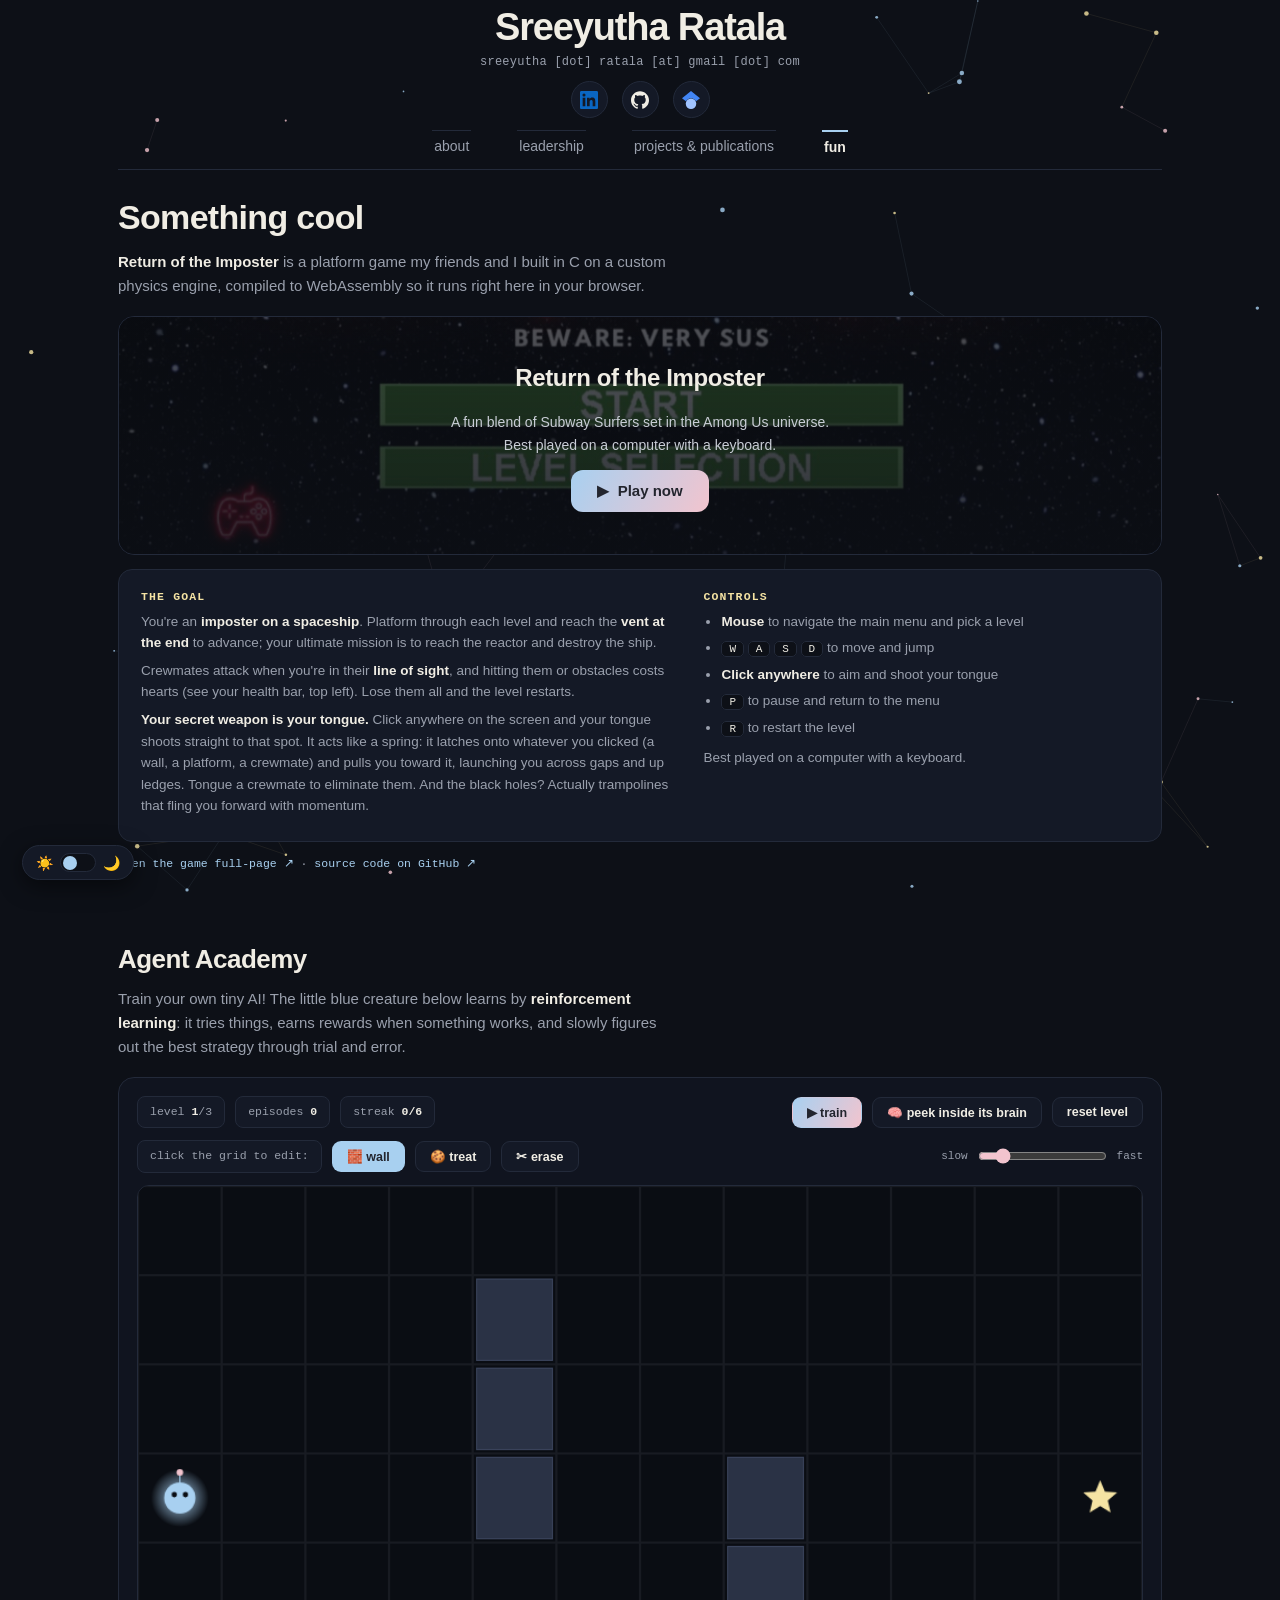
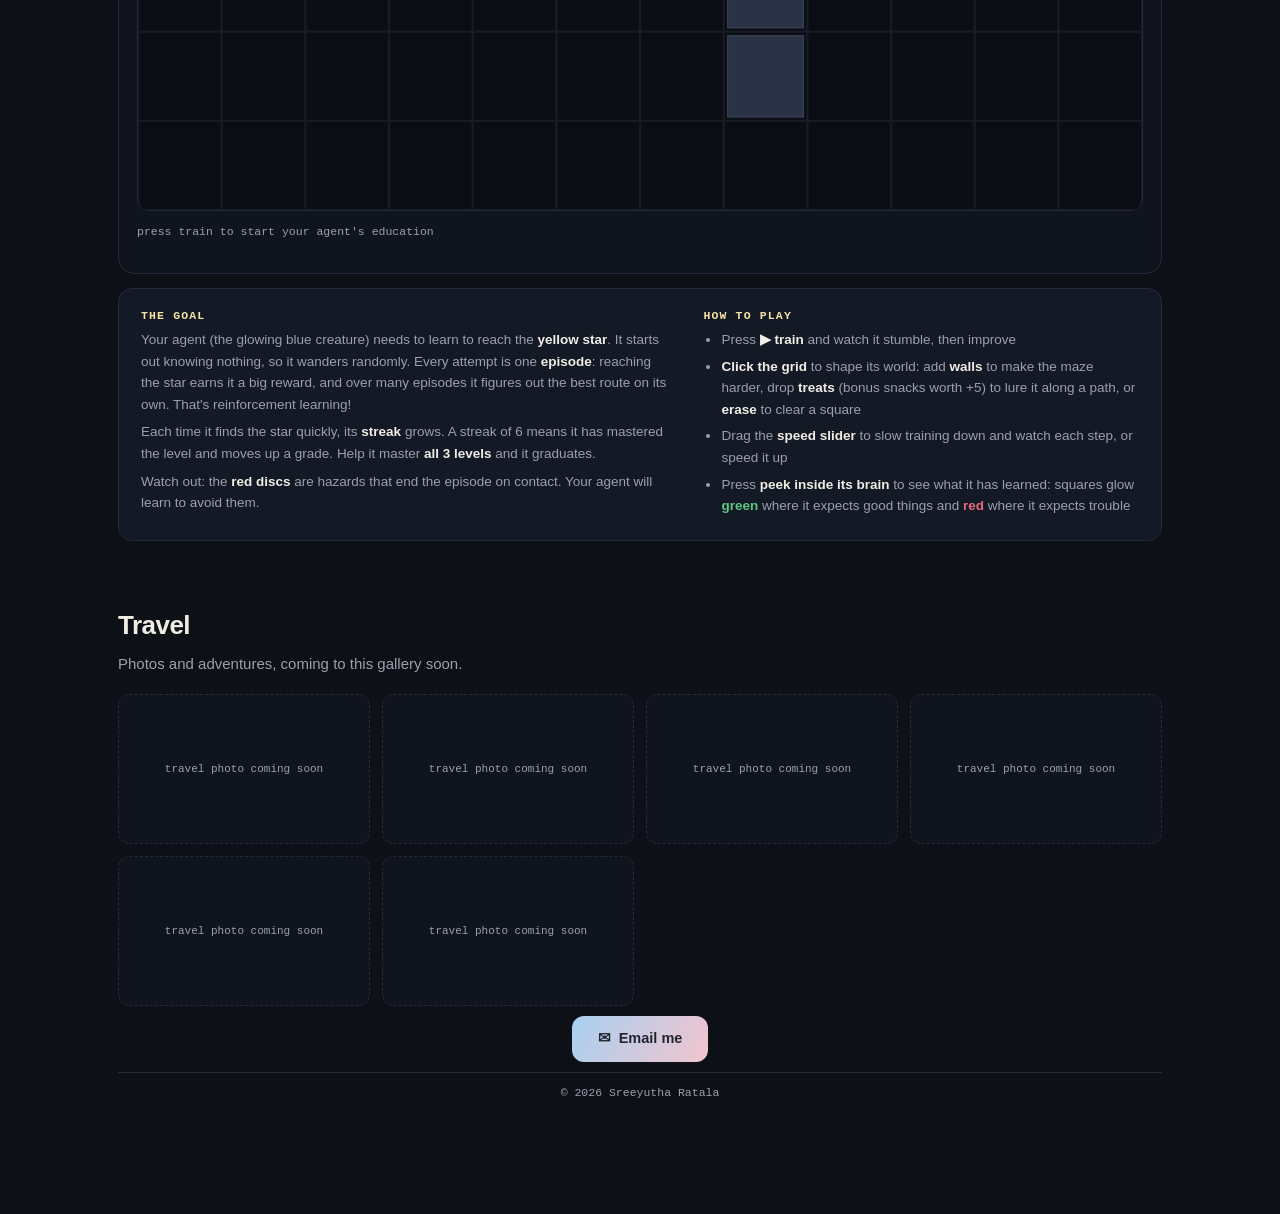
==== commit 99803f24: "Rename travel section, clarify tongue mechanics and RL description Co-Authored-By: Claude Fable 5 <n" ====
--- a/fun.html
+++ b/fun.html
@@ -57,9 +57,11 @@
         <p>Crewmates attack when you're in their <b>line of sight</b>, and hitting them or
         obstacles costs hearts (see your health bar, top left). Lose them all and the level
         restarts.</p>
-        <p><b>Your secret weapons:</b> click to shoot your tongue, which eliminates crewmates and
-        can grapple onto walls like a spring. The black holes are actually trampolines that fling
-        you forward with momentum.</p>
+        <p><b>Your secret weapon is your tongue.</b> Click anywhere on the screen and your tongue
+        shoots straight to that spot. It acts like a spring: it latches onto whatever you clicked
+        (a wall, a platform, a crewmate) and pulls you toward it, launching you across gaps and up
+        ledges. Tongue a crewmate to eliminate them. And the black holes? Actually trampolines
+        that fling you forward with momentum.</p>
       </div>
       <div>
         <h4>Controls</h4>
@@ -80,8 +82,8 @@
 
     <h2 class="page-title reveal" style="font-size:26px; margin-top:64px">Agent Academy</h2>
     <p class="page-sub reveal">Train your own tiny AI! The little blue creature below learns by
-    <b style="color:var(--ink)">reinforcement learning</b>, the same idea behind how modern AI
-    models are trained, running live in your browser.</p>
+    <b style="color:var(--ink)">reinforcement learning</b>: it tries things, earns rewards when
+    something works, and slowly figures out the best strategy through trial and error.</p>
 
     <div class="academy-shell reveal">
       <div class="academy-hud">
@@ -133,8 +135,8 @@
       </div>
     </div>
 
-    <h2 class="page-title reveal" style="font-size:26px; margin-top:64px">Beyond the lab</h2>
-    <p class="page-sub reveal">Travel photos and adventures, coming to this gallery soon.</p>
+    <h2 class="page-title reveal" style="font-size:26px; margin-top:64px">Travel</h2>
+    <p class="page-sub reveal">Photos and adventures, coming to this gallery soon.</p>
     <div class="photo-grid reveal">
       <div class="placeholder-tile">travel photo coming soon</div>
       <div class="placeholder-tile">travel photo coming soon</div>
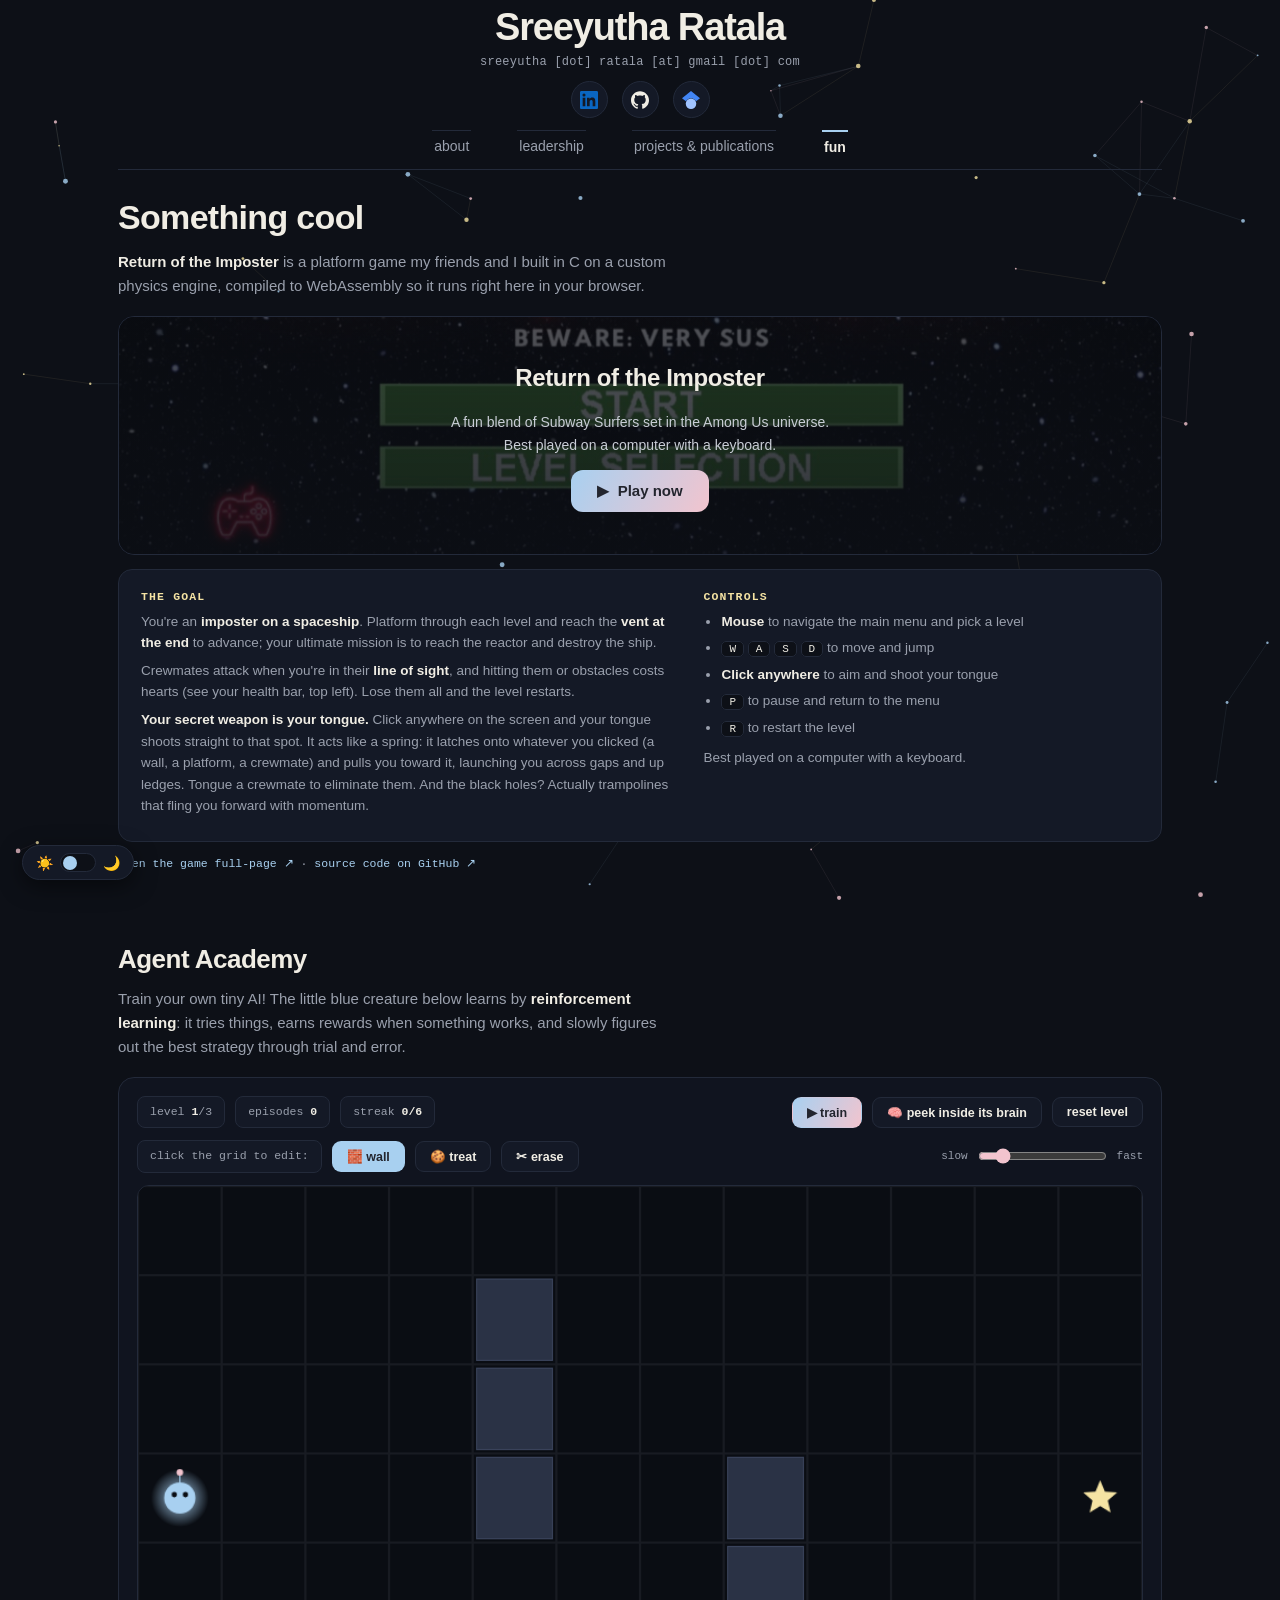
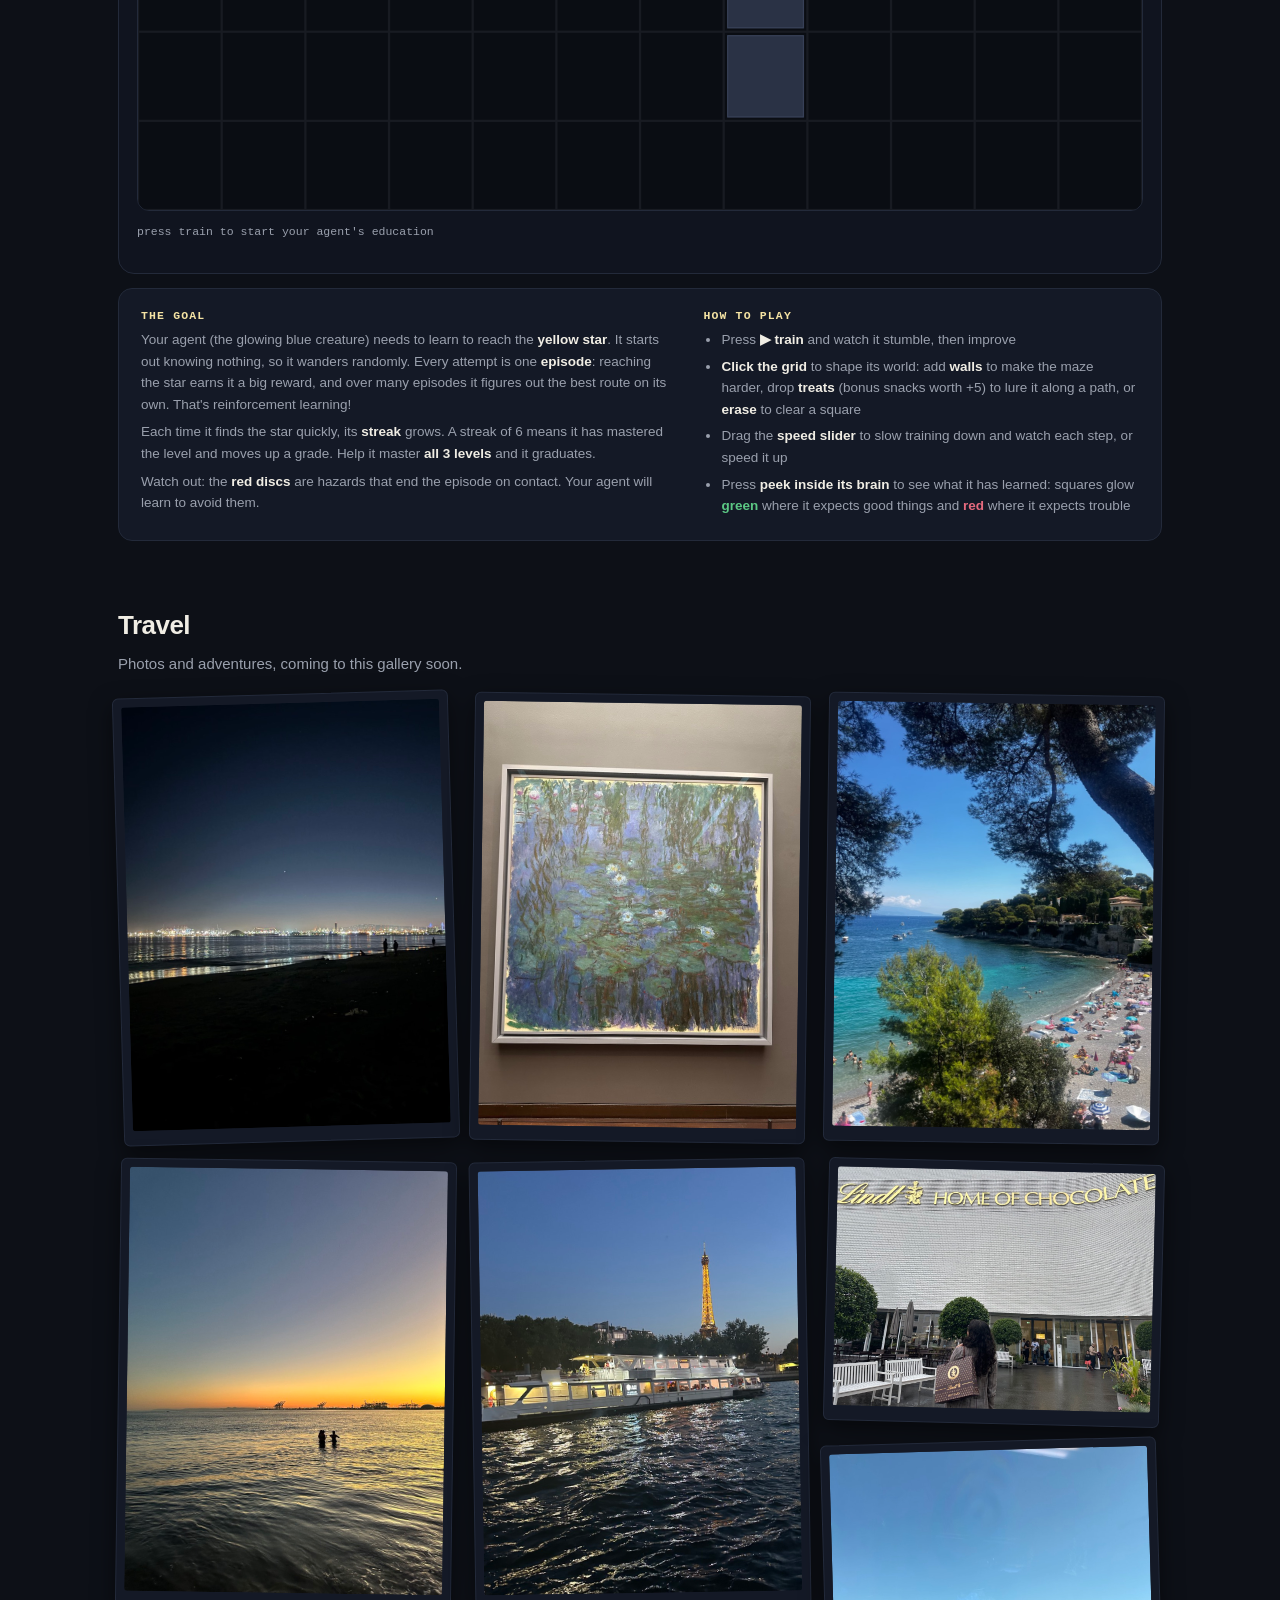
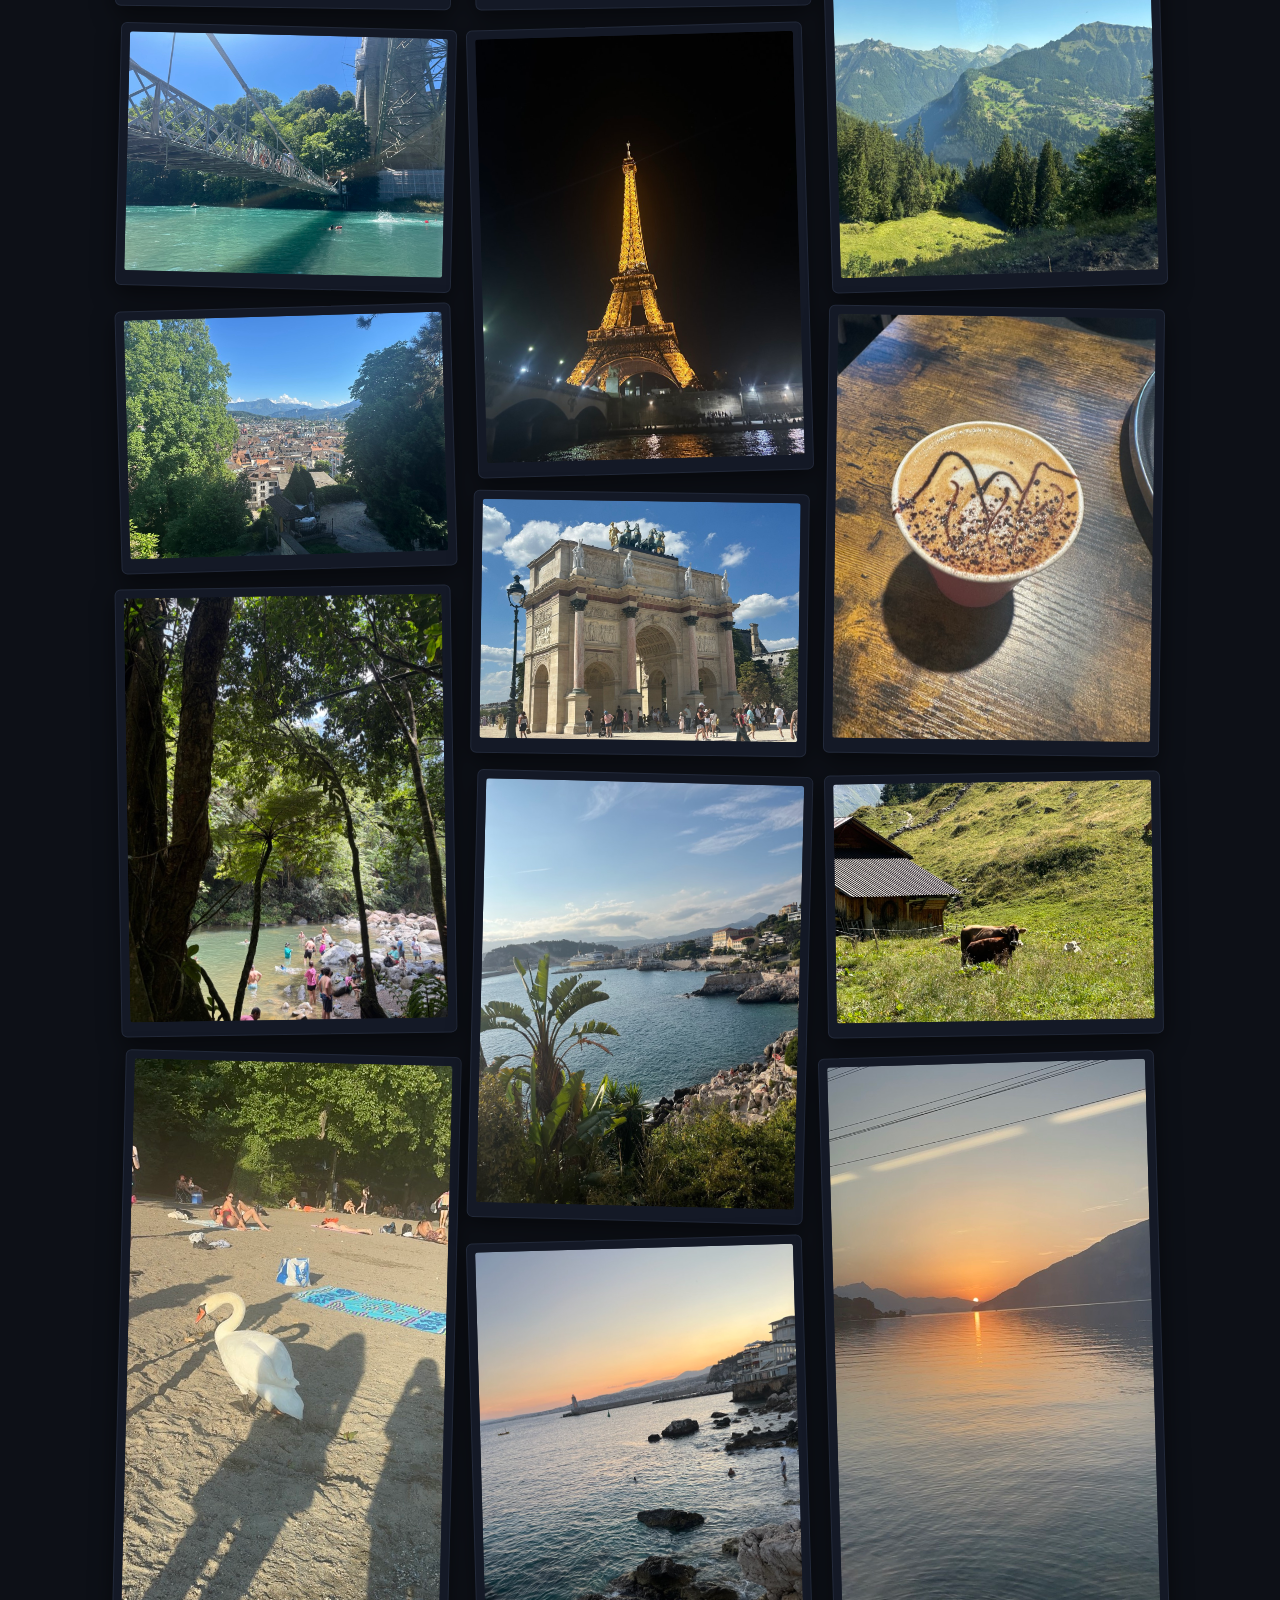
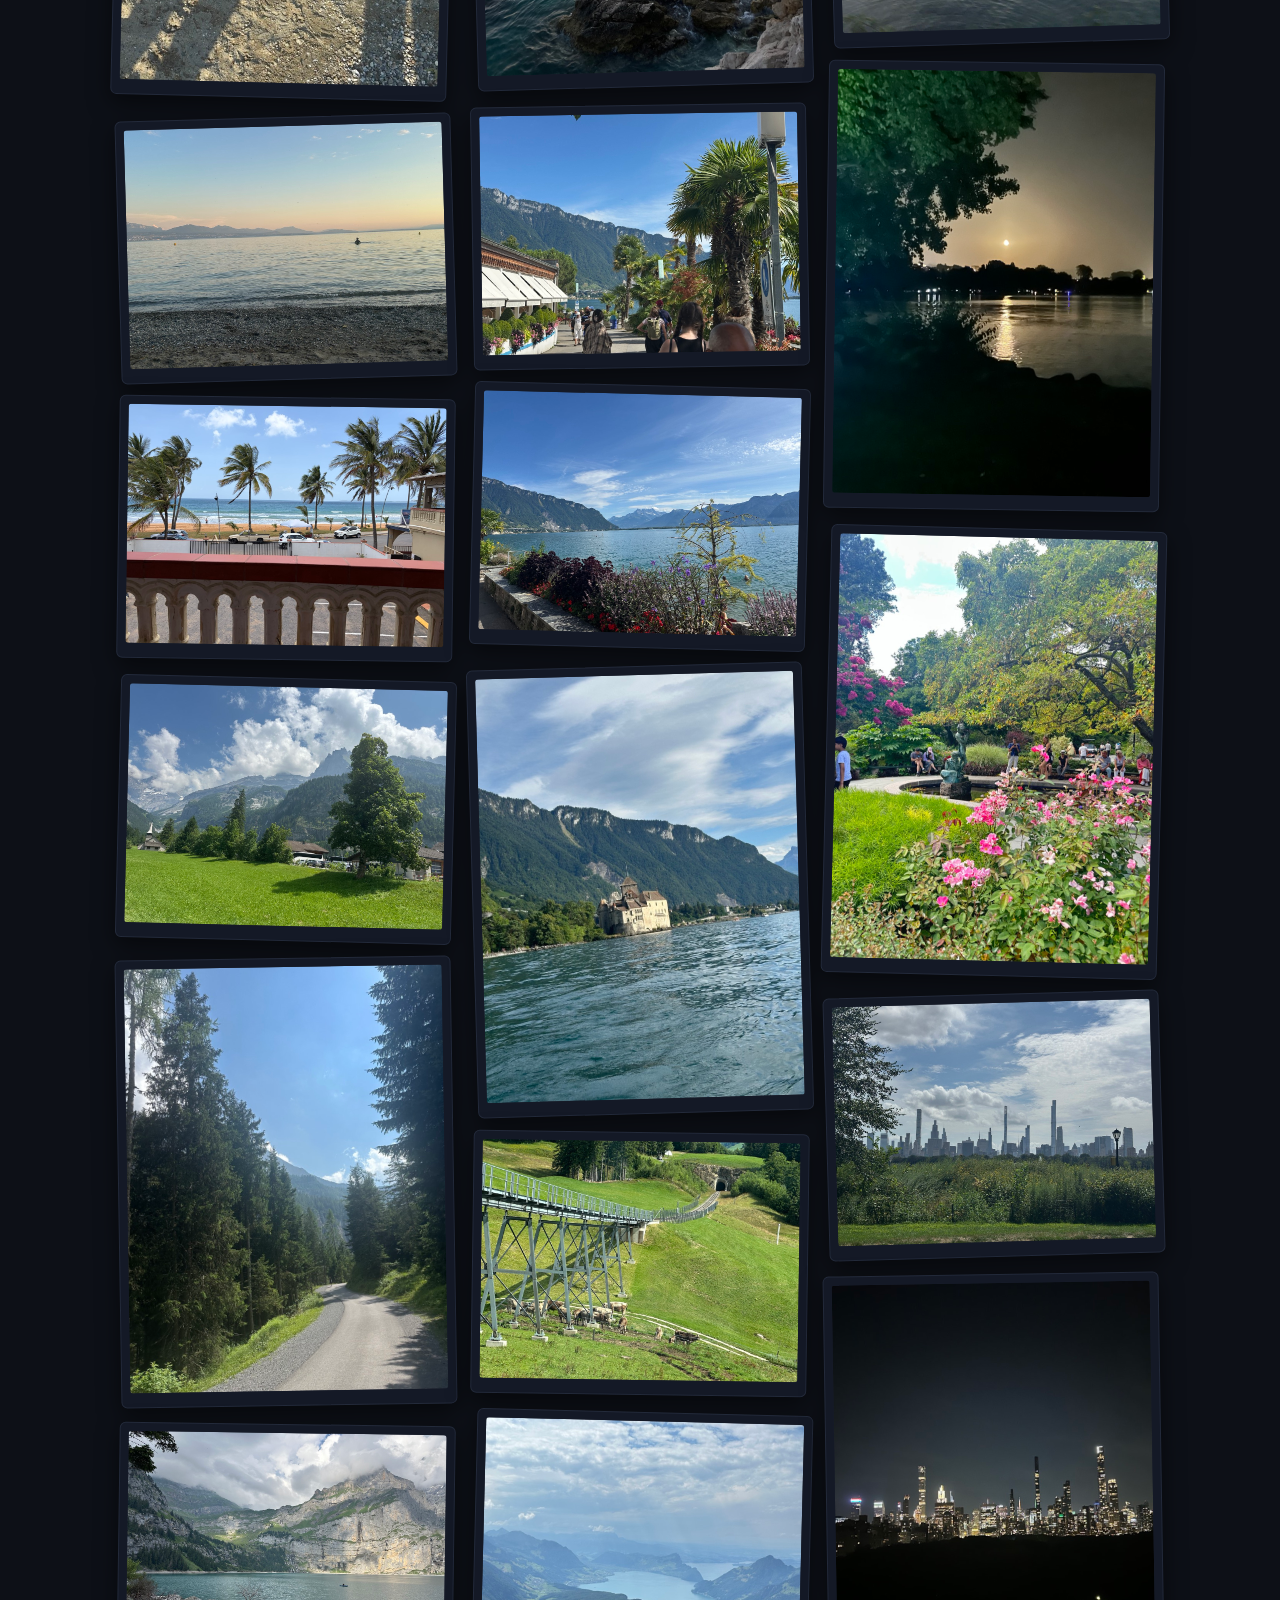
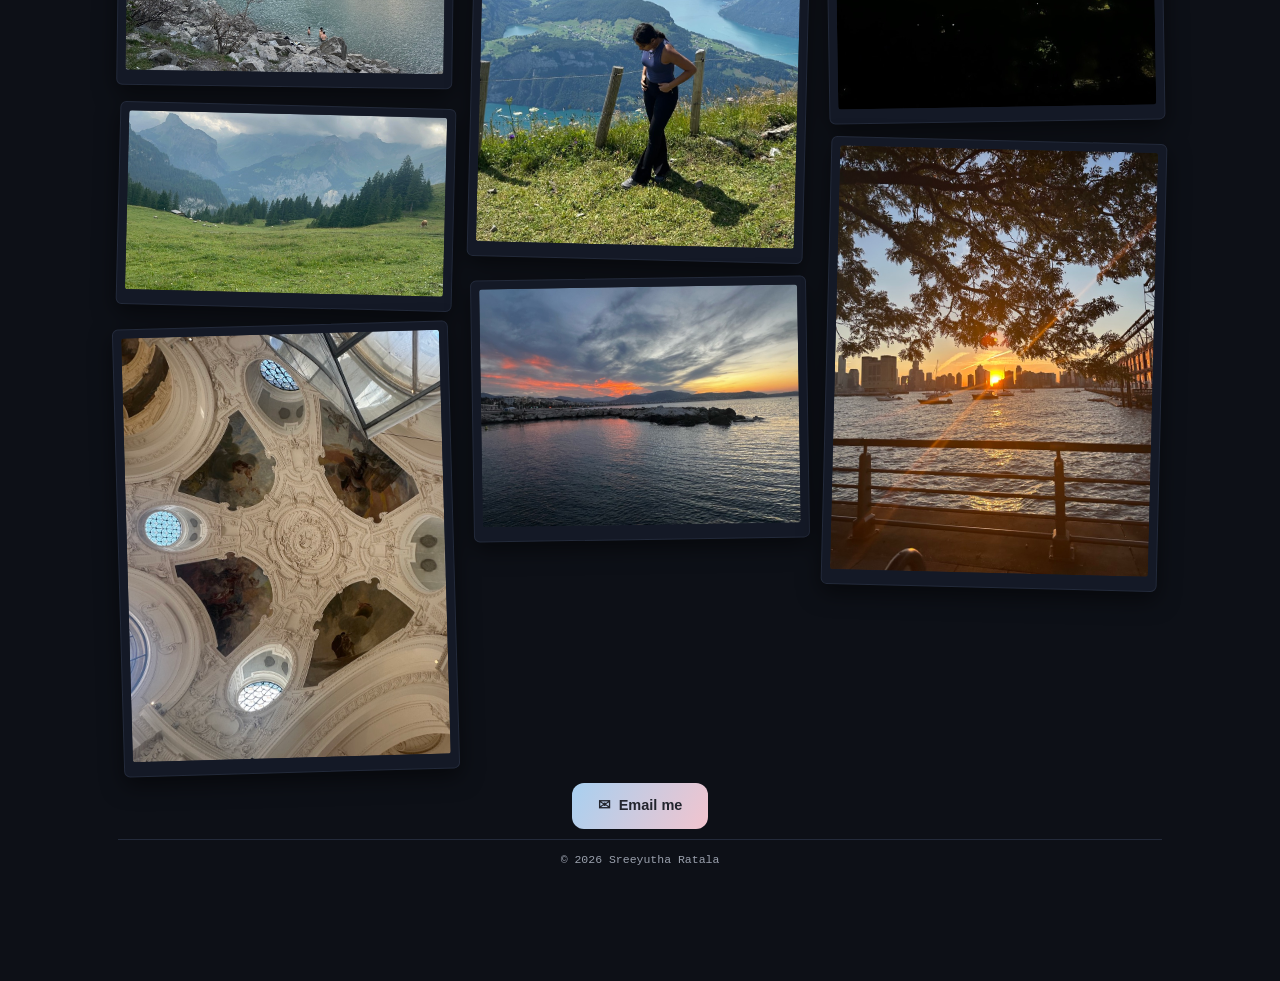
==== commit cbf18606: "Add travel photo gallery: polaroid masonry wall with lightbox Co-Authored-By: Claude Fable 5 <norepl" ====
--- a/fun.html
+++ b/fun.html
@@ -137,13 +137,50 @@
 
     <h2 class="page-title reveal" style="font-size:26px; margin-top:64px">Travel</h2>
     <p class="page-sub reveal">Photos and adventures, coming to this gallery soon.</p>
-    <div class="photo-grid reveal">
-      <div class="placeholder-tile">travel photo coming soon</div>
-      <div class="placeholder-tile">travel photo coming soon</div>
-      <div class="placeholder-tile">travel photo coming soon</div>
-      <div class="placeholder-tile">travel photo coming soon</div>
-      <div class="placeholder-tile">travel photo coming soon</div>
-      <div class="placeholder-tile">travel photo coming soon</div>
+    <div class="travel-wall reveal" id="travel-wall">
+      <figure><img src="assets/img/travel/travel-01.jpg" alt="Travel photo 1" loading="lazy"></figure>
+      <figure><img src="assets/img/travel/travel-02.jpg" alt="Travel photo 2" loading="lazy"></figure>
+      <figure><img src="assets/img/travel/travel-03.jpg" alt="Travel photo 3" loading="lazy"></figure>
+      <figure><img src="assets/img/travel/travel-04.jpg" alt="Travel photo 4" loading="lazy"></figure>
+      <figure><img src="assets/img/travel/travel-05.jpg" alt="Travel photo 5" loading="lazy"></figure>
+      <figure><img src="assets/img/travel/travel-06.jpg" alt="Travel photo 6" loading="lazy"></figure>
+      <figure><img src="assets/img/travel/travel-07.jpg" alt="Travel photo 7" loading="lazy"></figure>
+      <figure><img src="assets/img/travel/travel-08.jpg" alt="Travel photo 8" loading="lazy"></figure>
+      <figure><img src="assets/img/travel/travel-09.jpg" alt="Travel photo 9" loading="lazy"></figure>
+      <figure><img src="assets/img/travel/travel-10.jpg" alt="Travel photo 10" loading="lazy"></figure>
+      <figure><img src="assets/img/travel/travel-11.jpg" alt="Travel photo 11" loading="lazy"></figure>
+      <figure><img src="assets/img/travel/travel-12.jpg" alt="Travel photo 12" loading="lazy"></figure>
+      <figure><img src="assets/img/travel/travel-13.jpg" alt="Travel photo 13" loading="lazy"></figure>
+      <figure><img src="assets/img/travel/travel-14.jpg" alt="Travel photo 14" loading="lazy"></figure>
+      <figure><img src="assets/img/travel/travel-15.jpg" alt="Travel photo 15" loading="lazy"></figure>
+      <figure><img src="assets/img/travel/travel-16.jpg" alt="Travel photo 16" loading="lazy"></figure>
+      <figure><img src="assets/img/travel/travel-17.jpg" alt="Travel photo 17" loading="lazy"></figure>
+      <figure><img src="assets/img/travel/travel-18.jpg" alt="Travel photo 18" loading="lazy"></figure>
+      <figure><img src="assets/img/travel/travel-19.jpg" alt="Travel photo 19" loading="lazy"></figure>
+      <figure><img src="assets/img/travel/travel-20.jpg" alt="Travel photo 20" loading="lazy"></figure>
+      <figure><img src="assets/img/travel/travel-21.jpg" alt="Travel photo 21" loading="lazy"></figure>
+      <figure><img src="assets/img/travel/travel-22.jpg" alt="Travel photo 22" loading="lazy"></figure>
+      <figure><img src="assets/img/travel/travel-23.jpg" alt="Travel photo 23" loading="lazy"></figure>
+      <figure><img src="assets/img/travel/travel-24.jpg" alt="Travel photo 24" loading="lazy"></figure>
+      <figure><img src="assets/img/travel/travel-25.jpg" alt="Travel photo 25" loading="lazy"></figure>
+      <figure><img src="assets/img/travel/travel-26.jpg" alt="Travel photo 26" loading="lazy"></figure>
+      <figure><img src="assets/img/travel/travel-27.jpg" alt="Travel photo 27" loading="lazy"></figure>
+      <figure><img src="assets/img/travel/travel-28.jpg" alt="Travel photo 28" loading="lazy"></figure>
+      <figure><img src="assets/img/travel/travel-29.jpg" alt="Travel photo 29" loading="lazy"></figure>
+      <figure><img src="assets/img/travel/travel-30.jpg" alt="Travel photo 30" loading="lazy"></figure>
+      <figure><img src="assets/img/travel/travel-31.jpg" alt="Travel photo 31" loading="lazy"></figure>
+      <figure><img src="assets/img/travel/travel-32.jpg" alt="Travel photo 32" loading="lazy"></figure>
+      <figure><img src="assets/img/travel/travel-33.jpg" alt="Travel photo 33" loading="lazy"></figure>
+      <figure><img src="assets/img/travel/travel-34.jpg" alt="Travel photo 34" loading="lazy"></figure>
+      <figure><img src="assets/img/travel/travel-35.jpg" alt="Travel photo 35" loading="lazy"></figure>
+      <figure><img src="assets/img/travel/travel-36.jpg" alt="Travel photo 36" loading="lazy"></figure>
+    </div>
+
+    <div class="lightbox" id="lightbox" role="dialog" aria-modal="true" aria-label="Photo viewer">
+      <button class="lb-close" aria-label="Close photo">&#10005;</button>
+      <button class="lb-prev" aria-label="Previous photo">&#8249;</button>
+      <img alt="Travel photo, enlarged">
+      <button class="lb-next" aria-label="Next photo">&#8250;</button>
     </div>
   </main>
 
--- a/assets/css/style.css
+++ b/assets/css/style.css
@@ -737,6 +737,84 @@
 }
 
 .speed-wrap input { accent-color: var(--pink); }
+
+/* ---------- travel polaroid wall ---------- */
+.travel-wall {
+  columns: 3 260px;
+  column-gap: 18px;
+}
+
+.travel-wall figure {
+  margin: 0 0 18px;
+  break-inside: avoid;
+  background: var(--panel);
+  border: 1px solid var(--line);
+  border-radius: 6px;
+  padding: 8px 8px 14px;
+  box-shadow: 0 8px 22px var(--shadow);
+  transition: transform 0.25s ease, box-shadow 0.25s ease;
+  cursor: zoom-in;
+}
+
+.travel-wall figure:nth-child(3n)   { transform: rotate(1.4deg); }
+.travel-wall figure:nth-child(3n+1) { transform: rotate(-1.6deg); }
+.travel-wall figure:nth-child(3n+2) { transform: rotate(0.8deg); }
+.travel-wall figure:nth-child(5n)   { transform: rotate(-0.9deg); }
+
+.travel-wall figure:hover {
+  transform: rotate(0deg) scale(1.03);
+  box-shadow: 0 16px 40px var(--shadow);
+  z-index: 2;
+  position: relative;
+}
+
+.travel-wall img {
+  width: 100%;
+  display: block;
+  border-radius: 3px;
+}
+
+.lightbox {
+  position: fixed;
+  inset: 0;
+  z-index: 30;
+  background: rgba(5, 7, 12, 0.9);
+  display: none;
+  align-items: center;
+  justify-content: center;
+}
+
+.lightbox.open { display: flex; }
+
+.lightbox img {
+  max-width: 92vw;
+  max-height: 88vh;
+  border-radius: 10px;
+  box-shadow: 0 30px 90px rgba(0, 0, 0, 0.7);
+}
+
+.lightbox button {
+  position: absolute;
+  background: rgba(20, 25, 38, 0.85);
+  border: 1px solid #333c50;
+  color: #f0ede4;
+  font-size: 22px;
+  width: 46px;
+  height: 46px;
+  border-radius: 50%;
+  cursor: pointer;
+  display: flex;
+  align-items: center;
+  justify-content: center;
+}
+
+.lightbox .lb-close { top: 18px; right: 18px; }
+.lightbox .lb-prev { left: 14px; top: 50%; transform: translateY(-50%); }
+.lightbox .lb-next { right: 14px; top: 50%; transform: translateY(-50%); }
+
+@media (max-width: 700px) {
+  .travel-wall { columns: 2 150px; column-gap: 12px; }
+}
 
 /* ---------- reveal animation (gated behind .js so content is never hidden without JS) ---------- */
 .js .reveal { opacity: 0; transform: translateY(18px); transition: opacity 0.6s ease, transform 0.6s ease; }
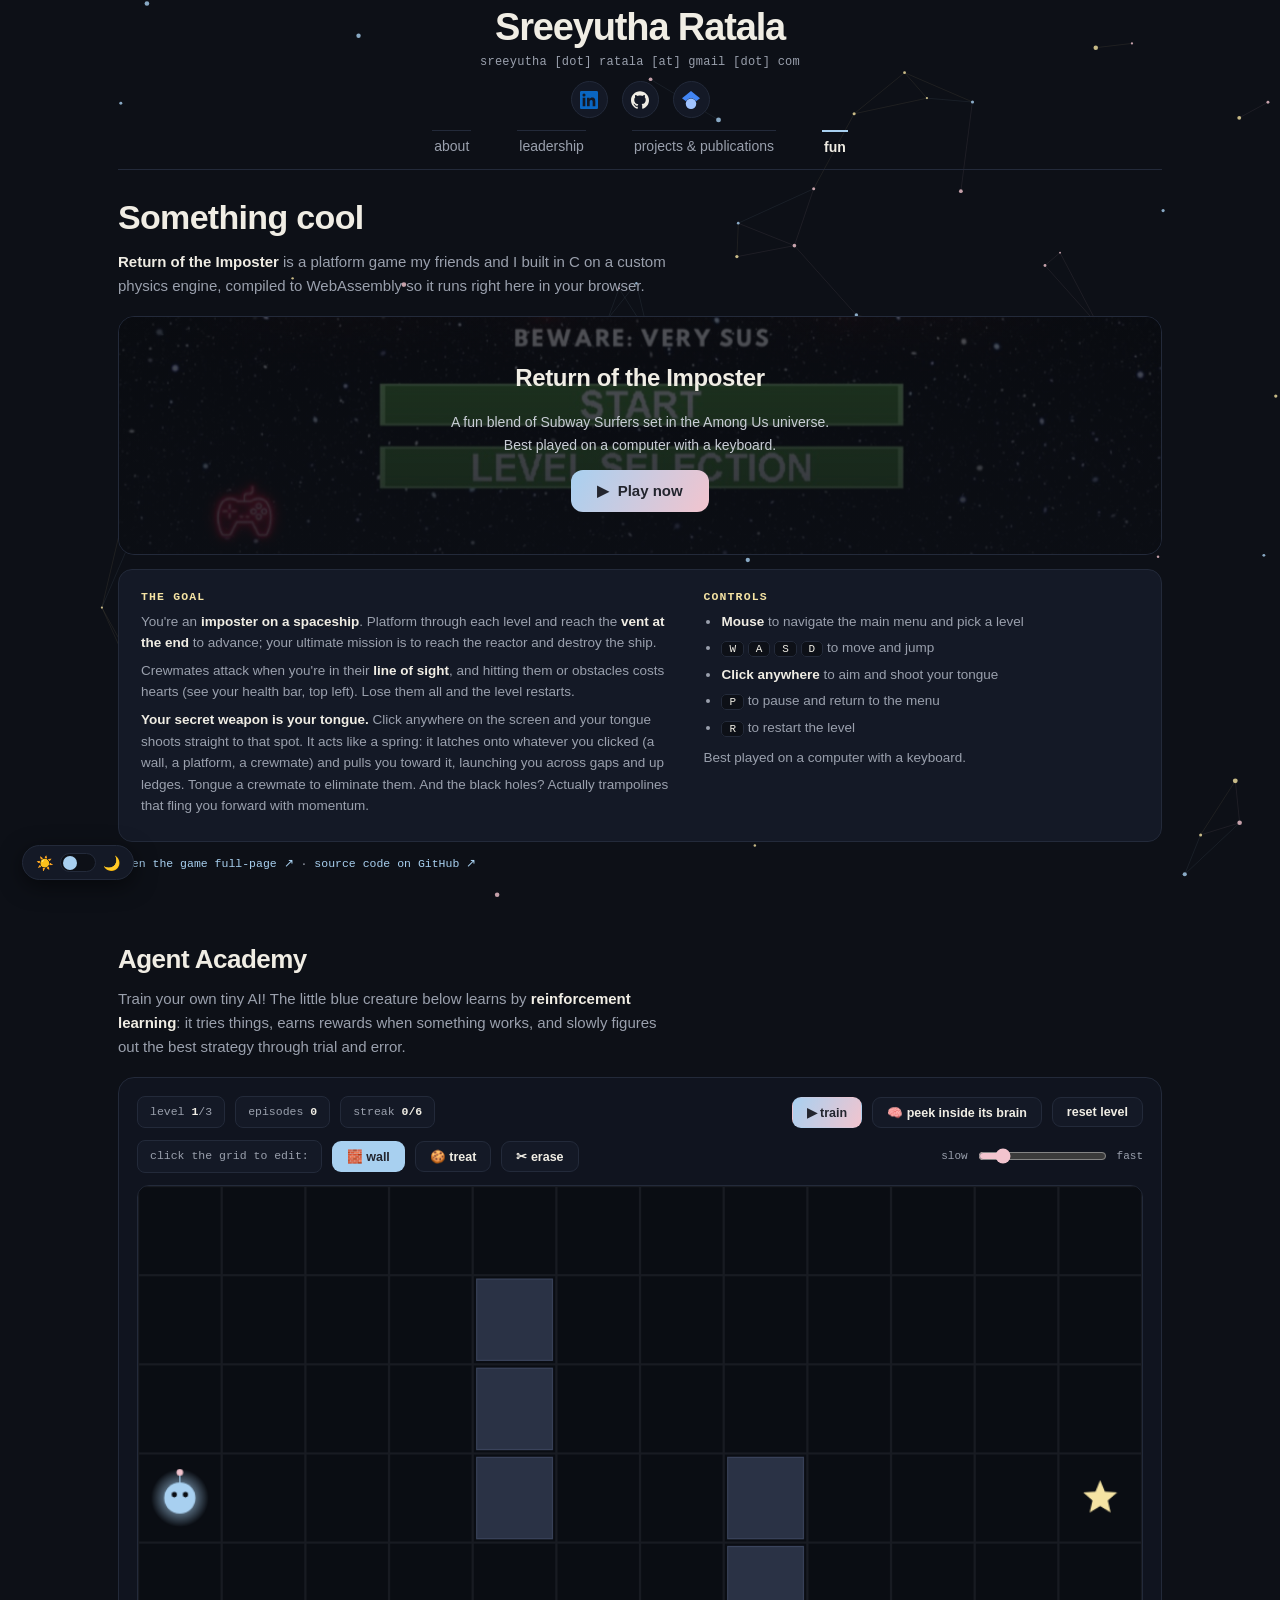
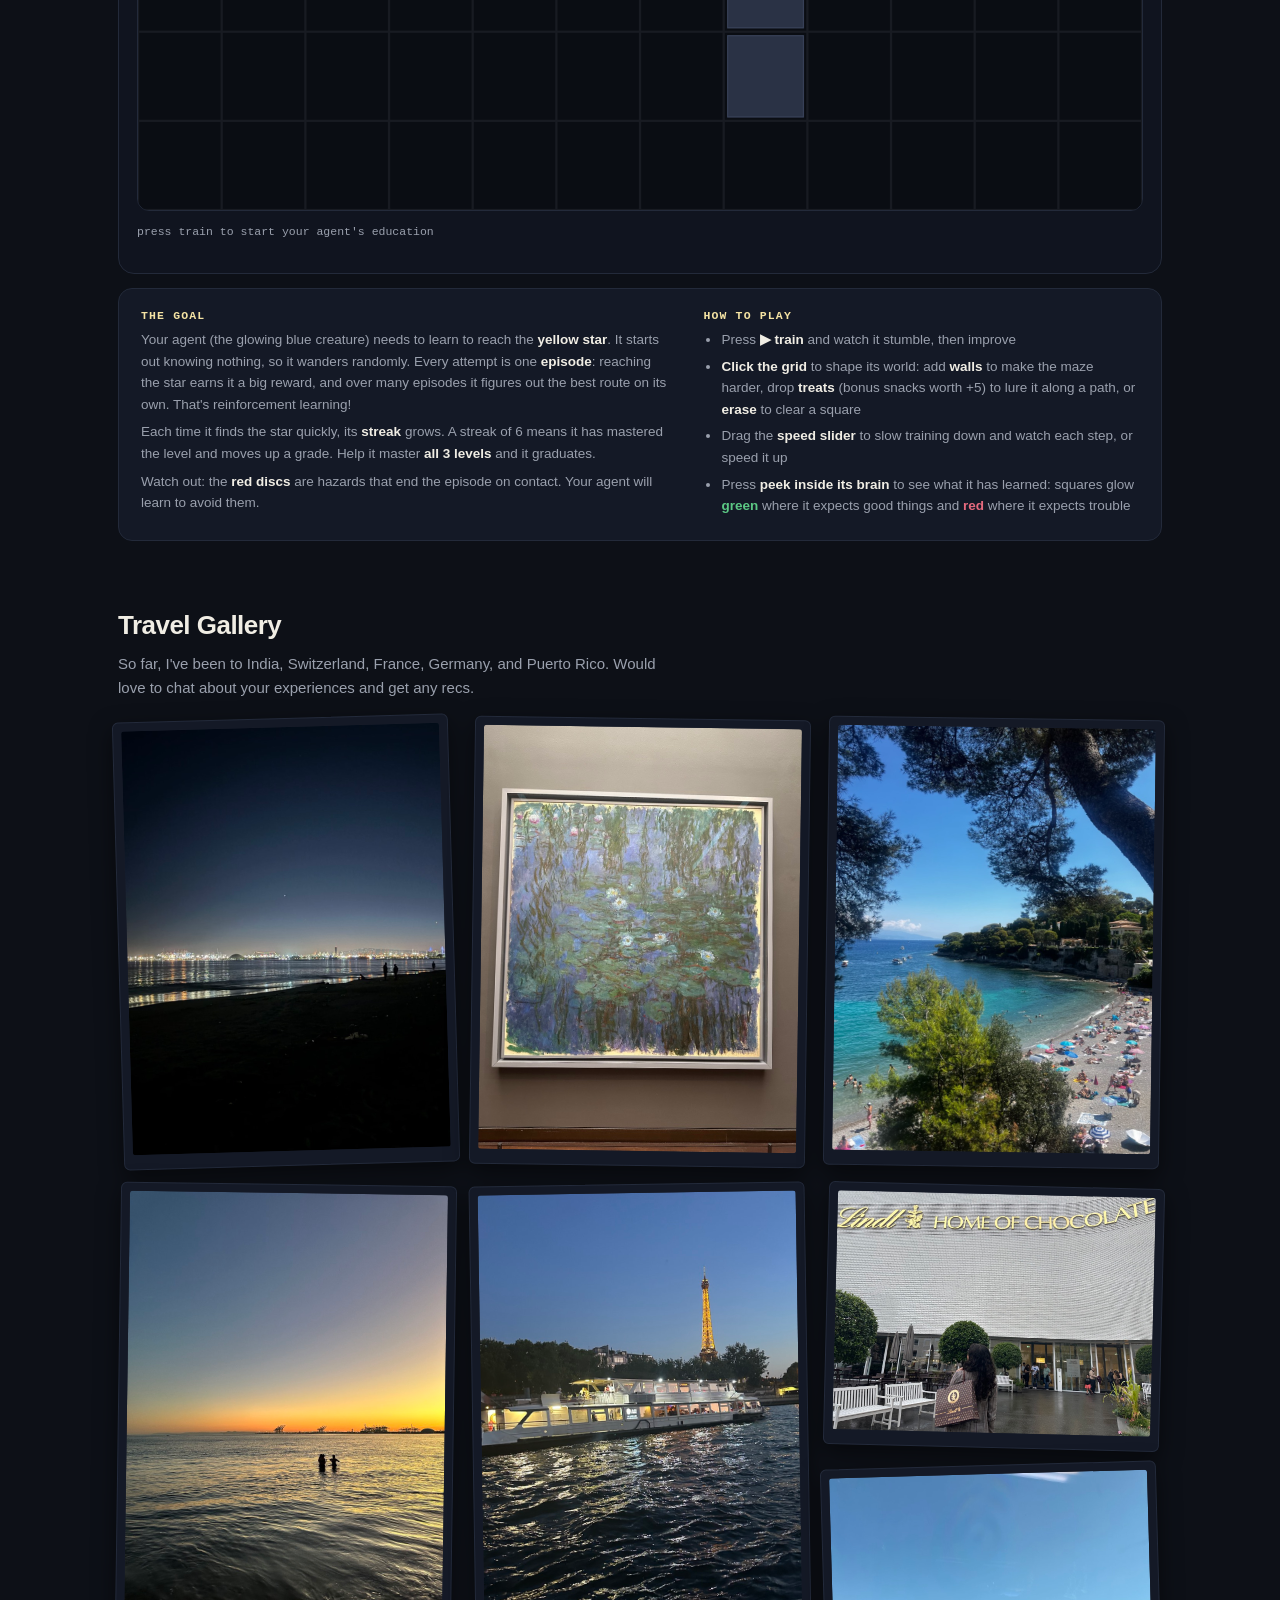
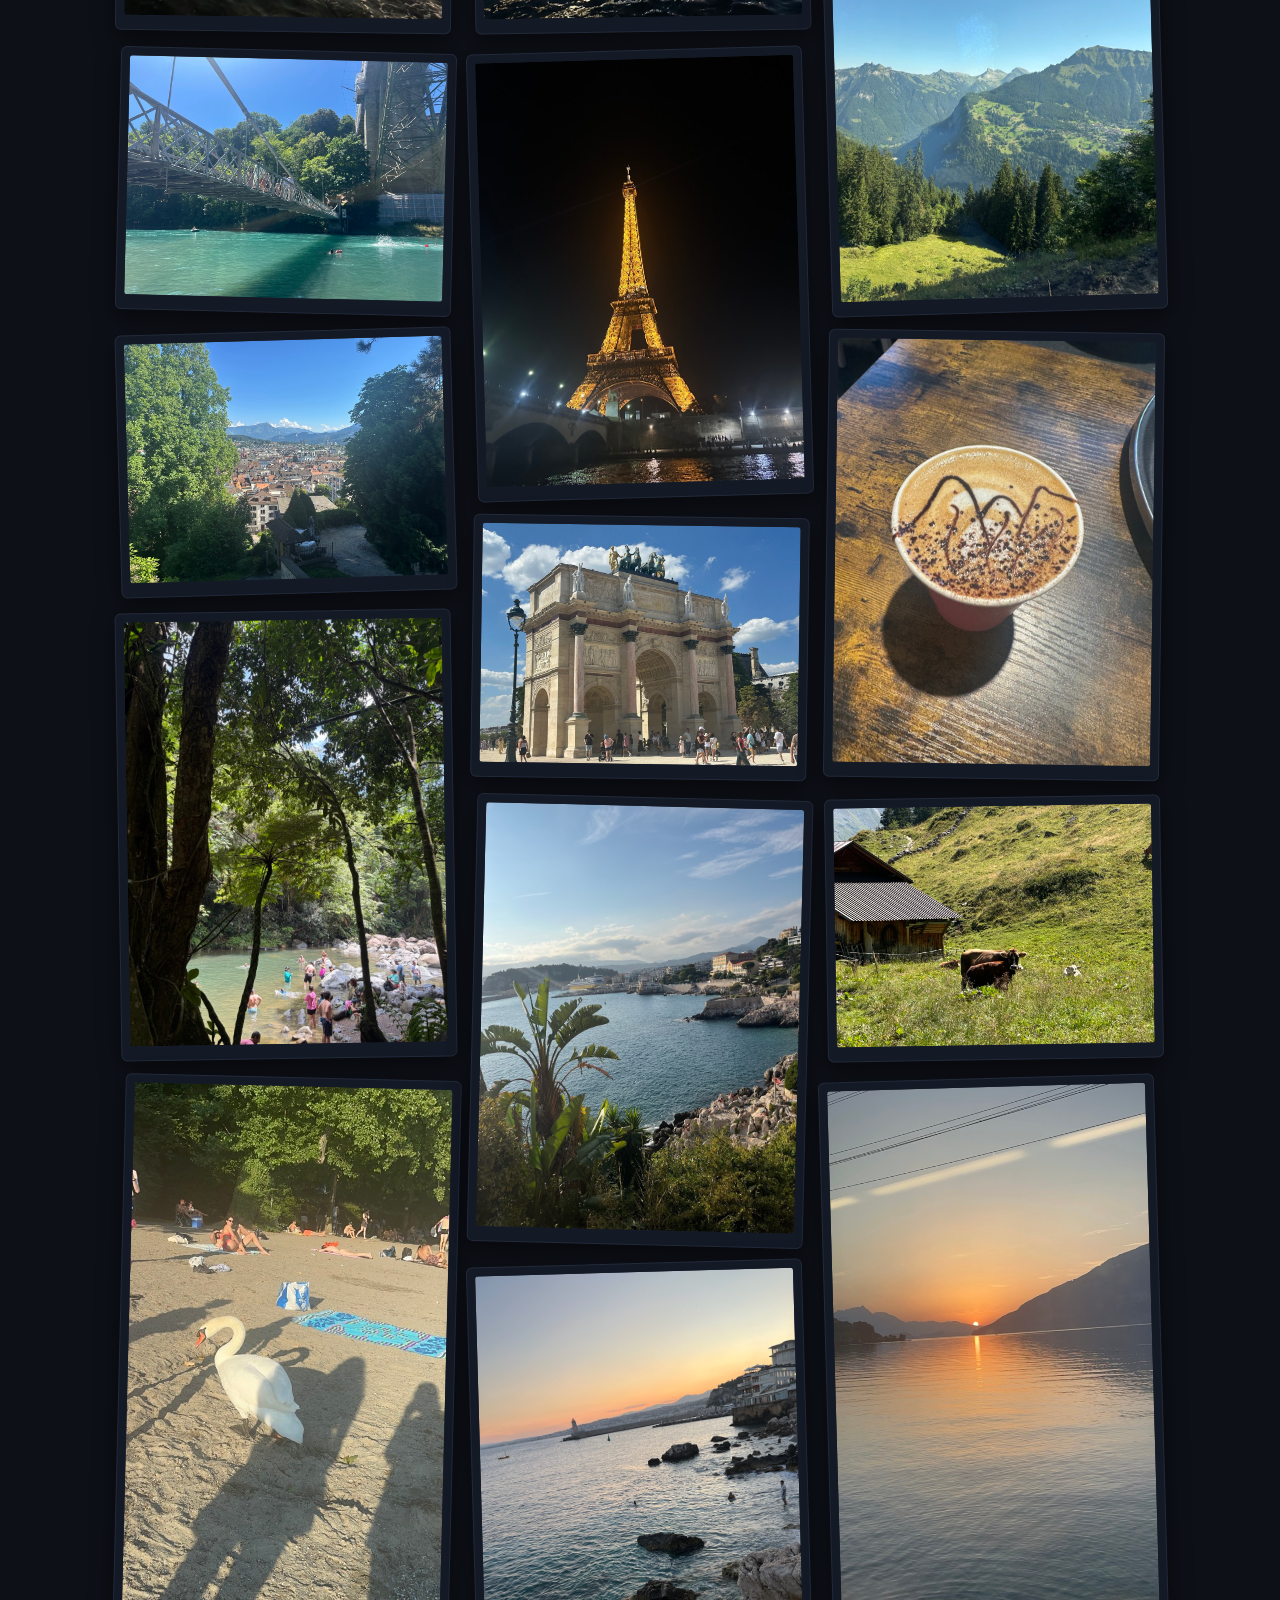
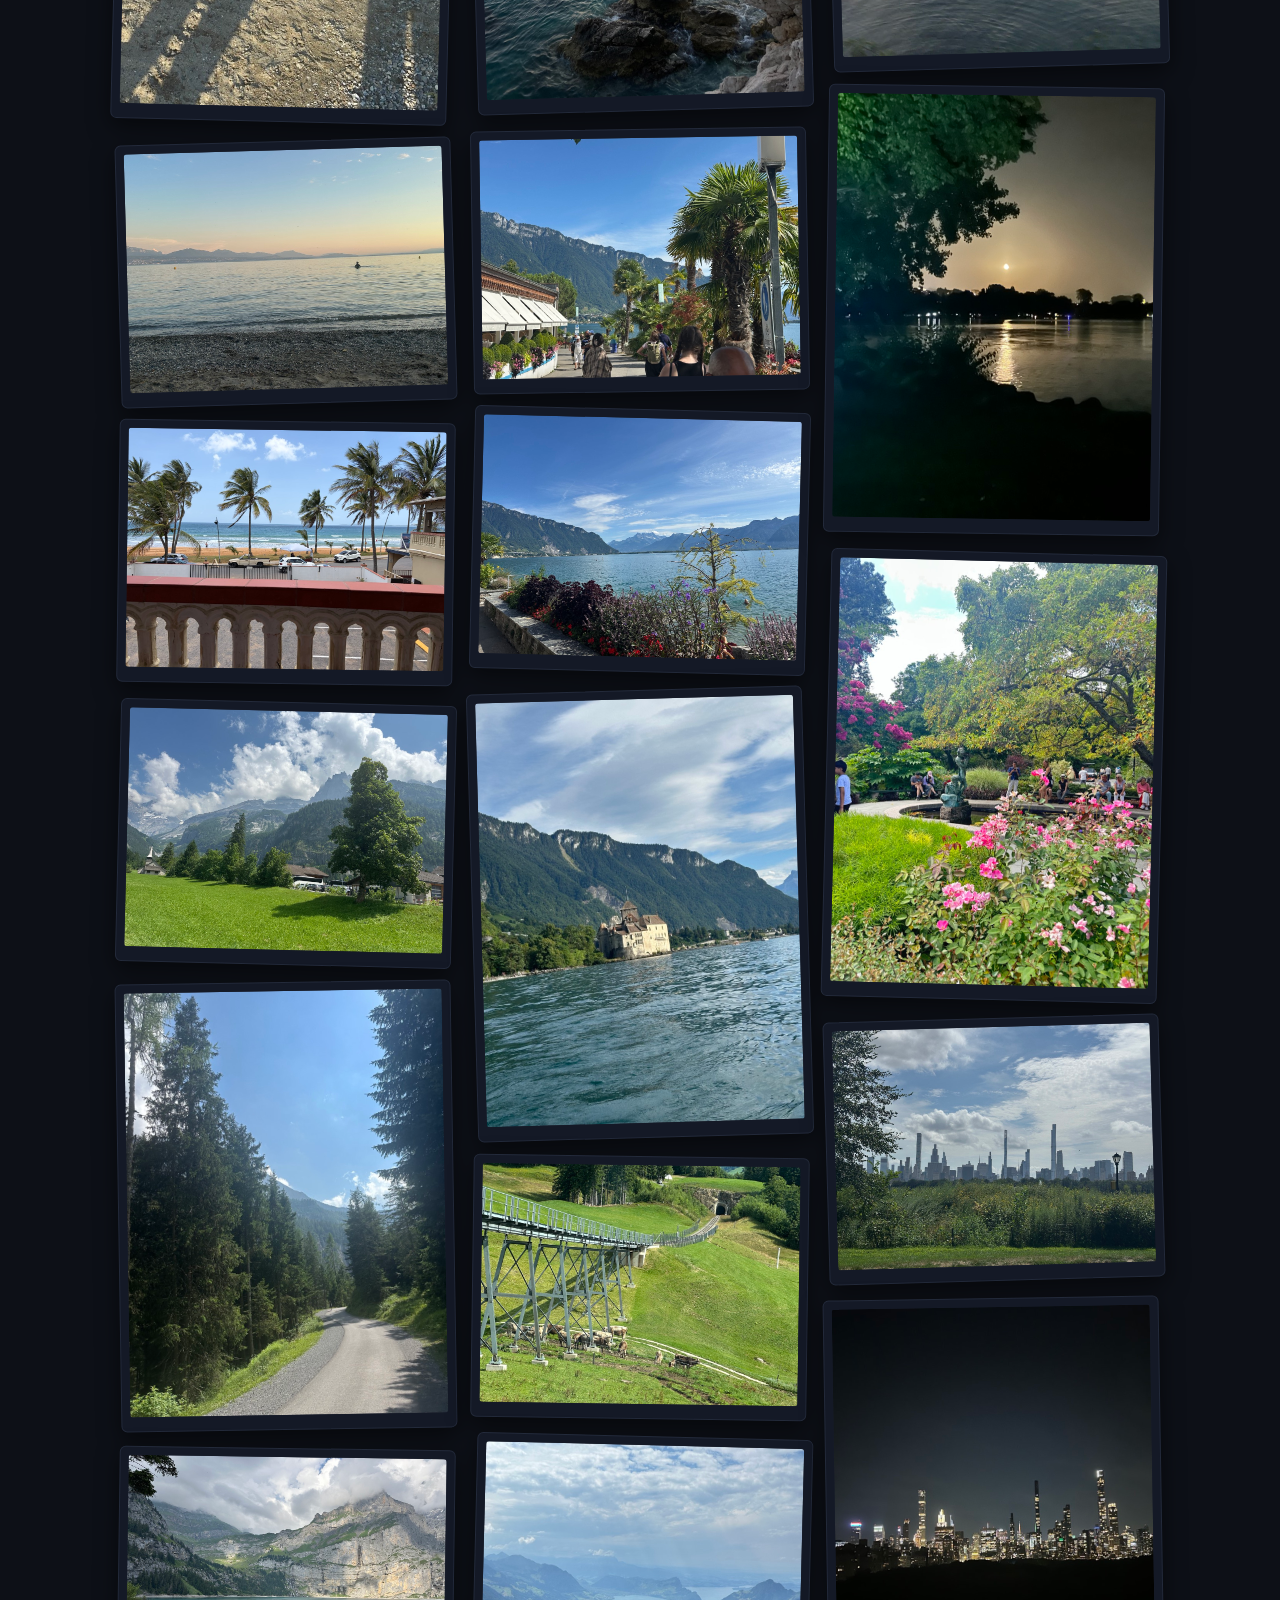
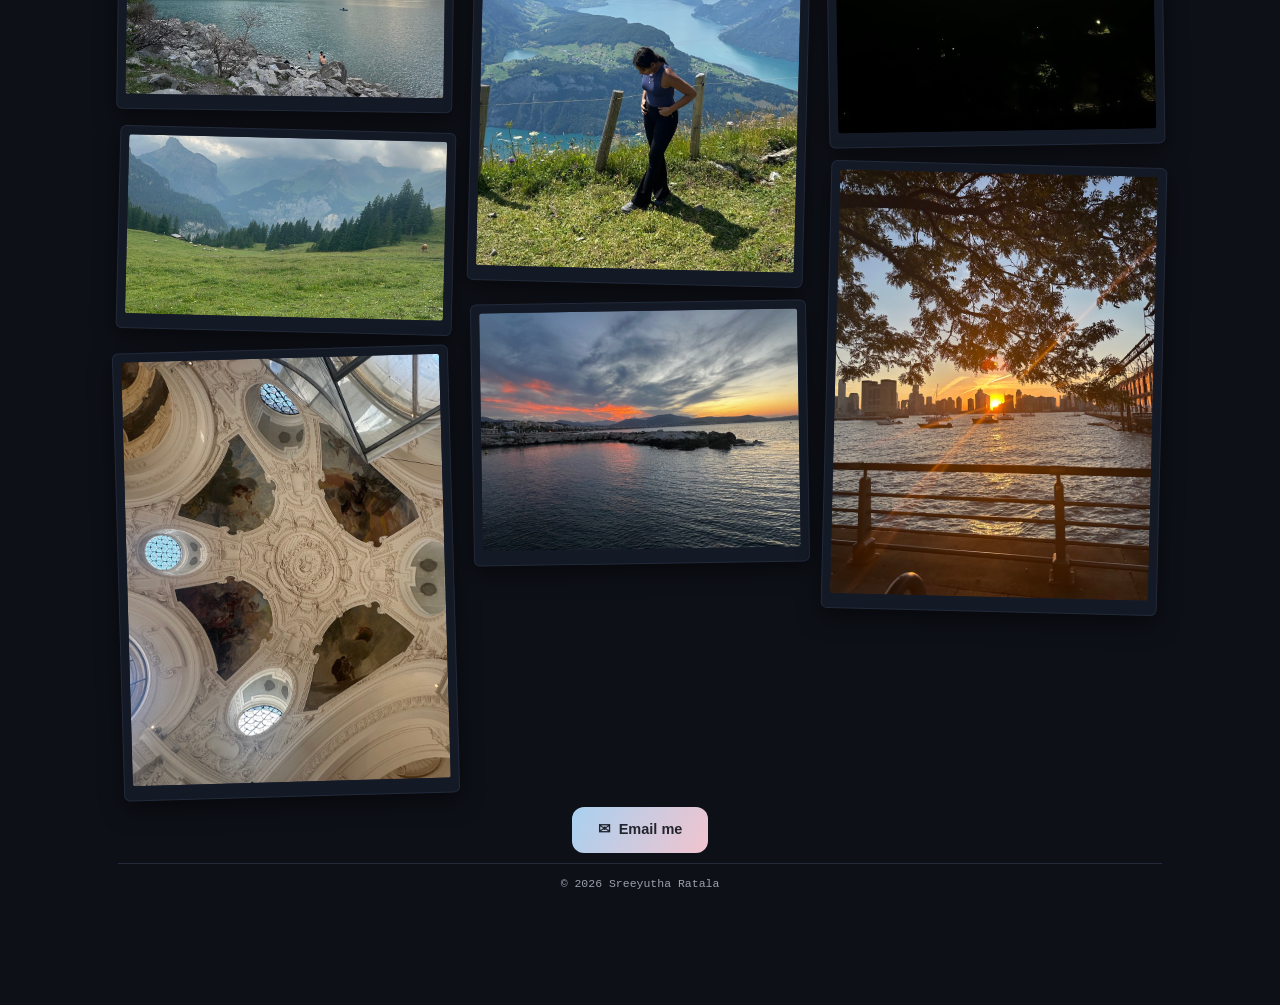
==== commit ff7b19bd: "Bigger headshot, lab name updates, travel gallery caption, copy cleanups Co-Authored-By: Claude Fabl" ====
--- a/fun.html
+++ b/fun.html
@@ -135,8 +135,9 @@
       </div>
     </div>
 
-    <h2 class="page-title reveal" style="font-size:26px; margin-top:64px">Travel</h2>
-    <p class="page-sub reveal">Photos and adventures, coming to this gallery soon.</p>
+    <h2 class="page-title reveal" style="font-size:26px; margin-top:64px">Travel Gallery</h2>
+    <p class="page-sub reveal">So far, I've been to India, Switzerland, France, Germany, and
+    Puerto Rico. Would love to chat about your experiences and get any recs.</p>
     <div class="travel-wall reveal" id="travel-wall">
       <figure><img src="assets/img/travel/travel-01.jpg" alt="Travel photo 1" loading="lazy"></figure>
       <figure><img src="assets/img/travel/travel-02.jpg" alt="Travel photo 2" loading="lazy"></figure>
--- a/assets/css/style.css
+++ b/assets/css/style.css
@@ -836,7 +836,7 @@
 .compact .tabs a { font-size: 14px; padding-bottom: 9px; }
 .compact .cols { padding-top: 12px; gap: 52px; }
 .compact .col-left { width: 250px; gap: 10px; }
-.compact .portrait, .compact .portrait-fallback { width: 158px; height: 158px; box-shadow: 0 0 0 7px var(--glow), 0 0 30px var(--glow); }
+.compact .portrait, .compact .portrait-fallback { width: 205px; height: 205px; box-shadow: 0 0 0 7px var(--glow), 0 0 30px var(--glow); }
 .compact .tldr { font-size: 12px; line-height: 1.6; }
 .compact .jump-pill { padding: 8px 16px; font-size: 13px; width: 220px; }
 .compact .logo-row { margin-top: 2px; gap: 10px; }
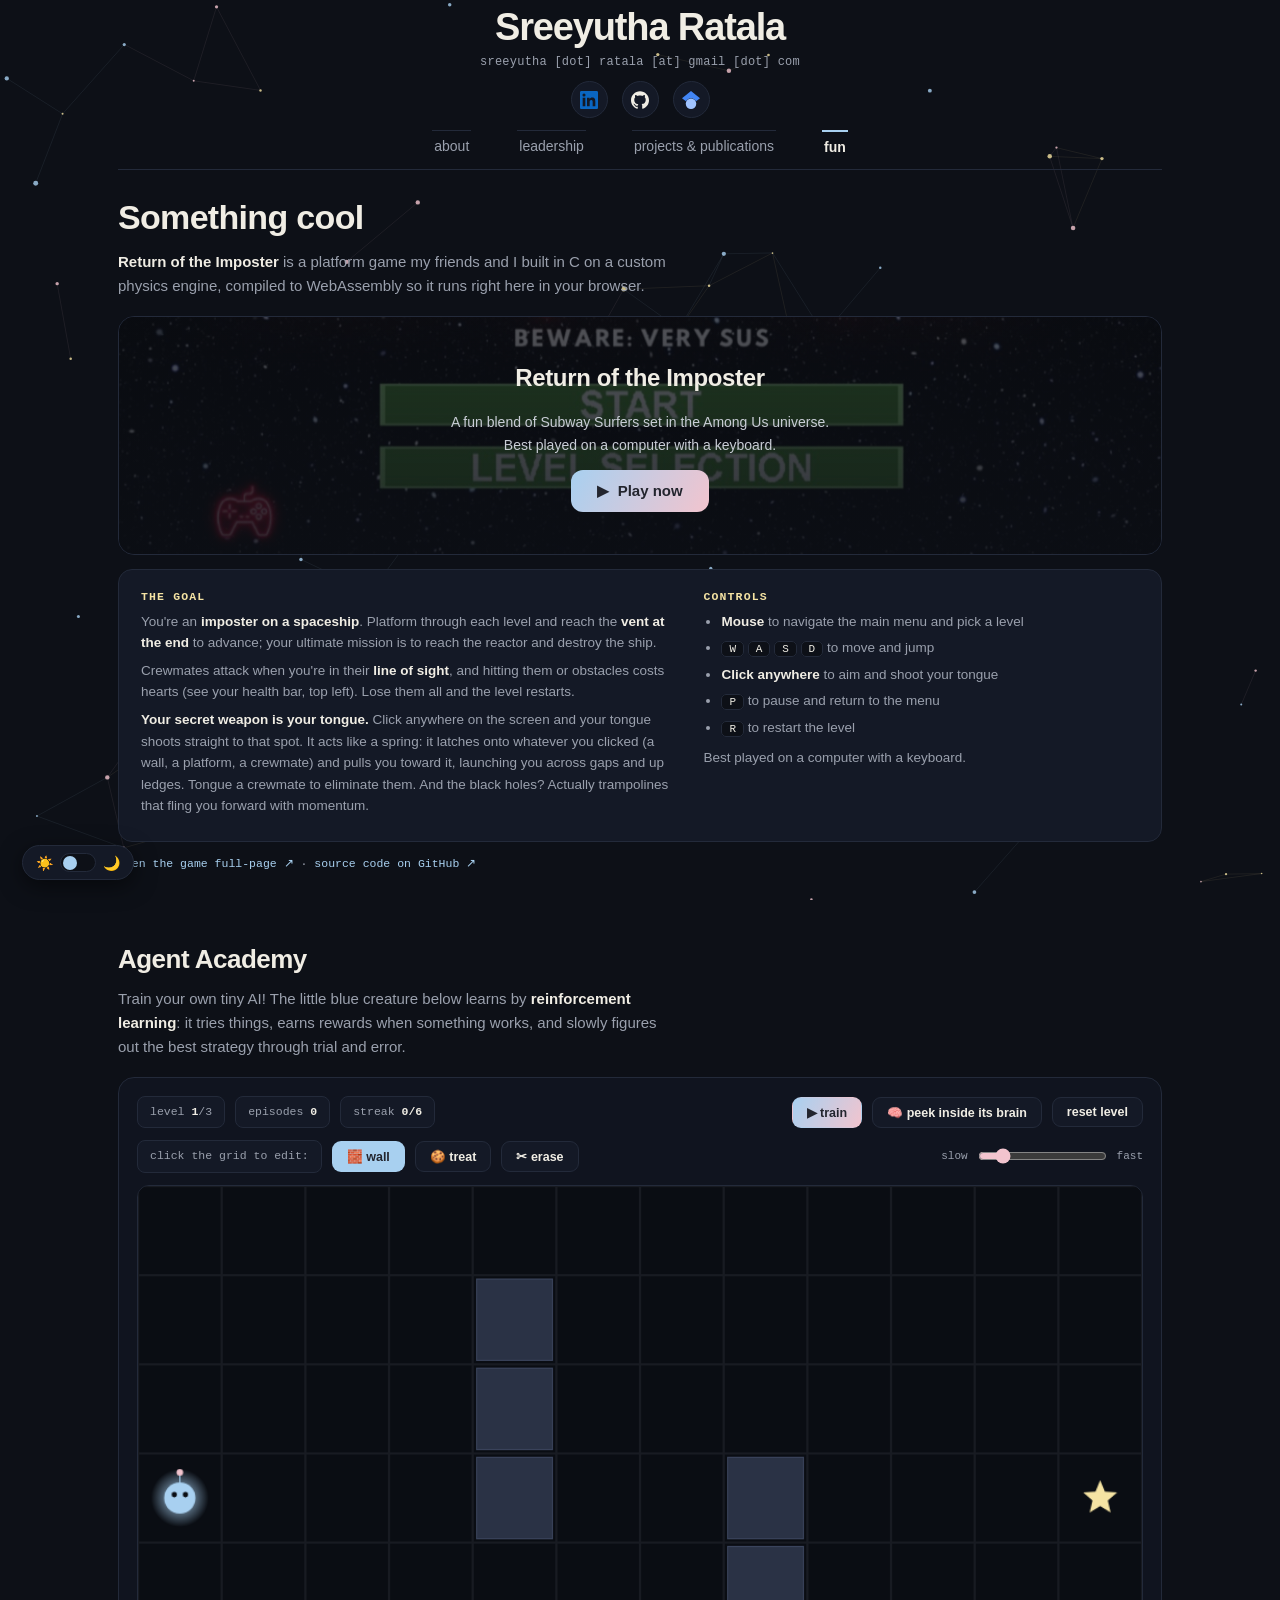
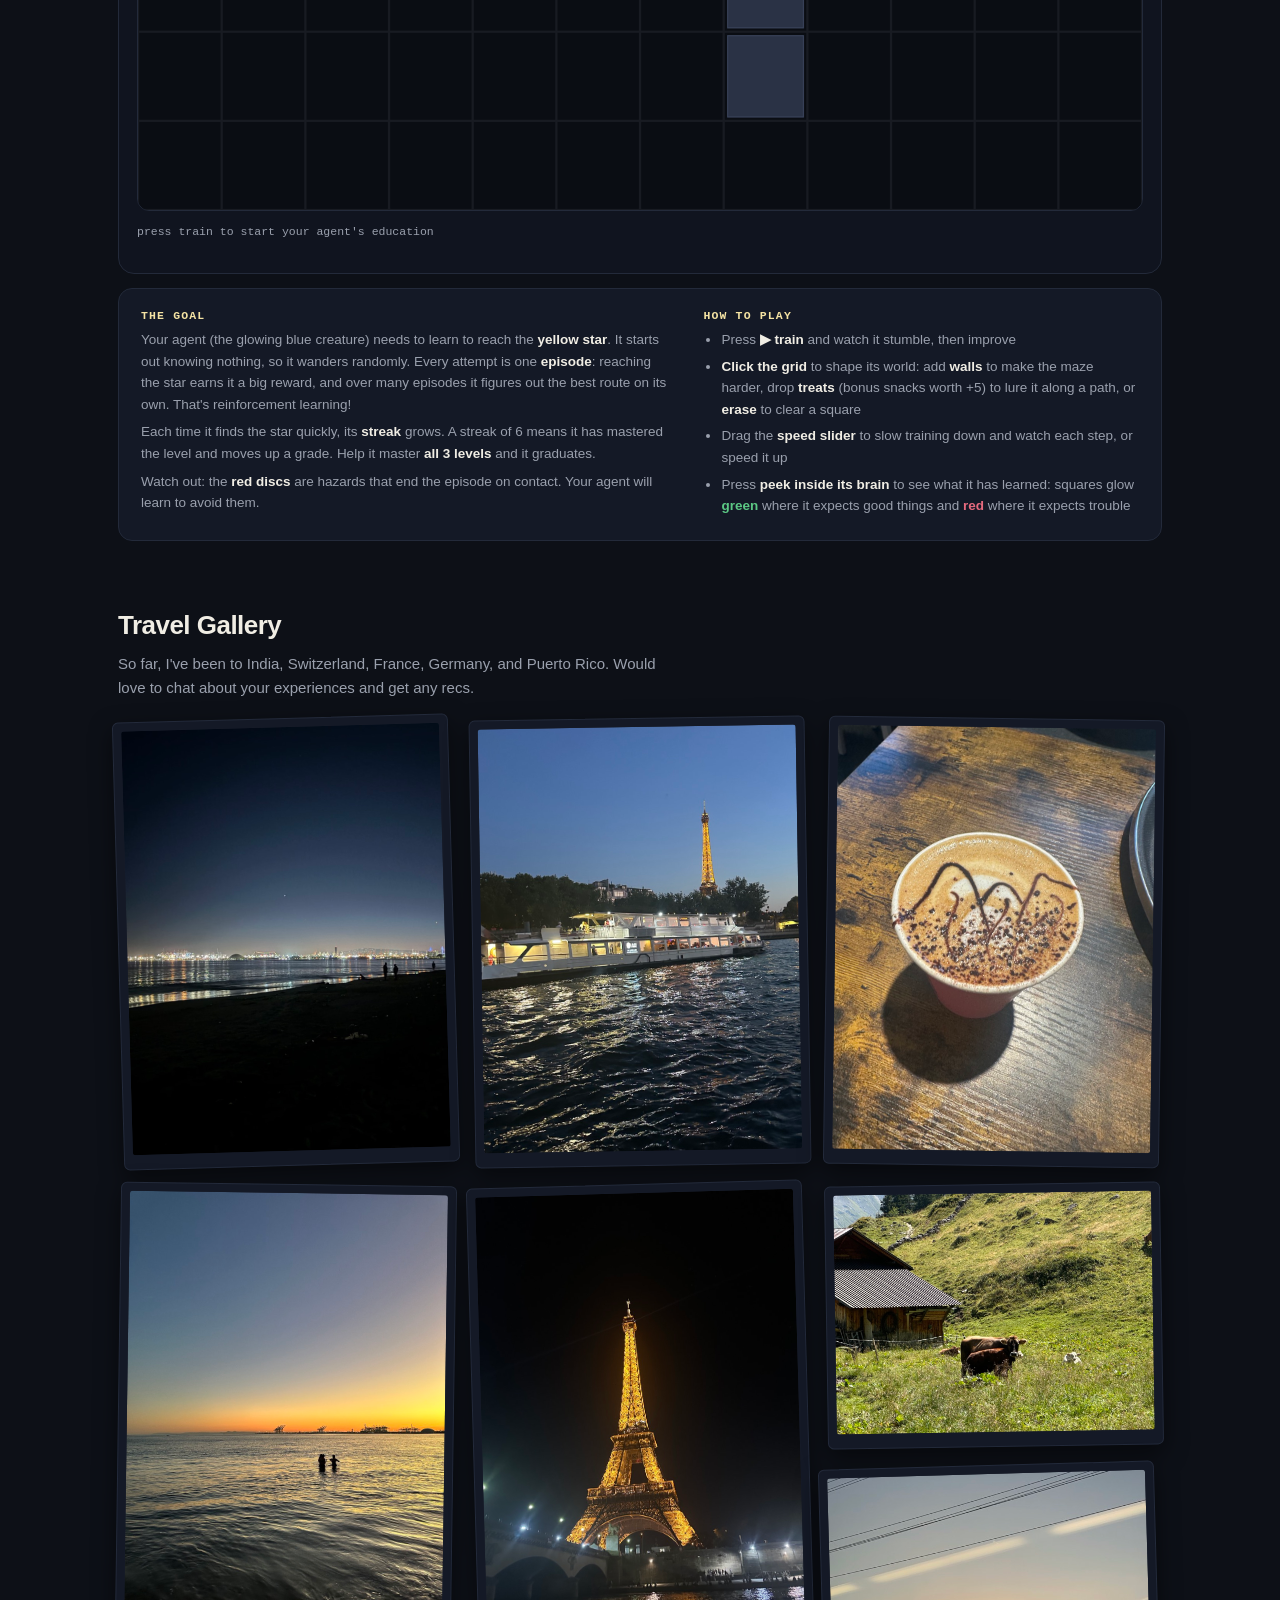
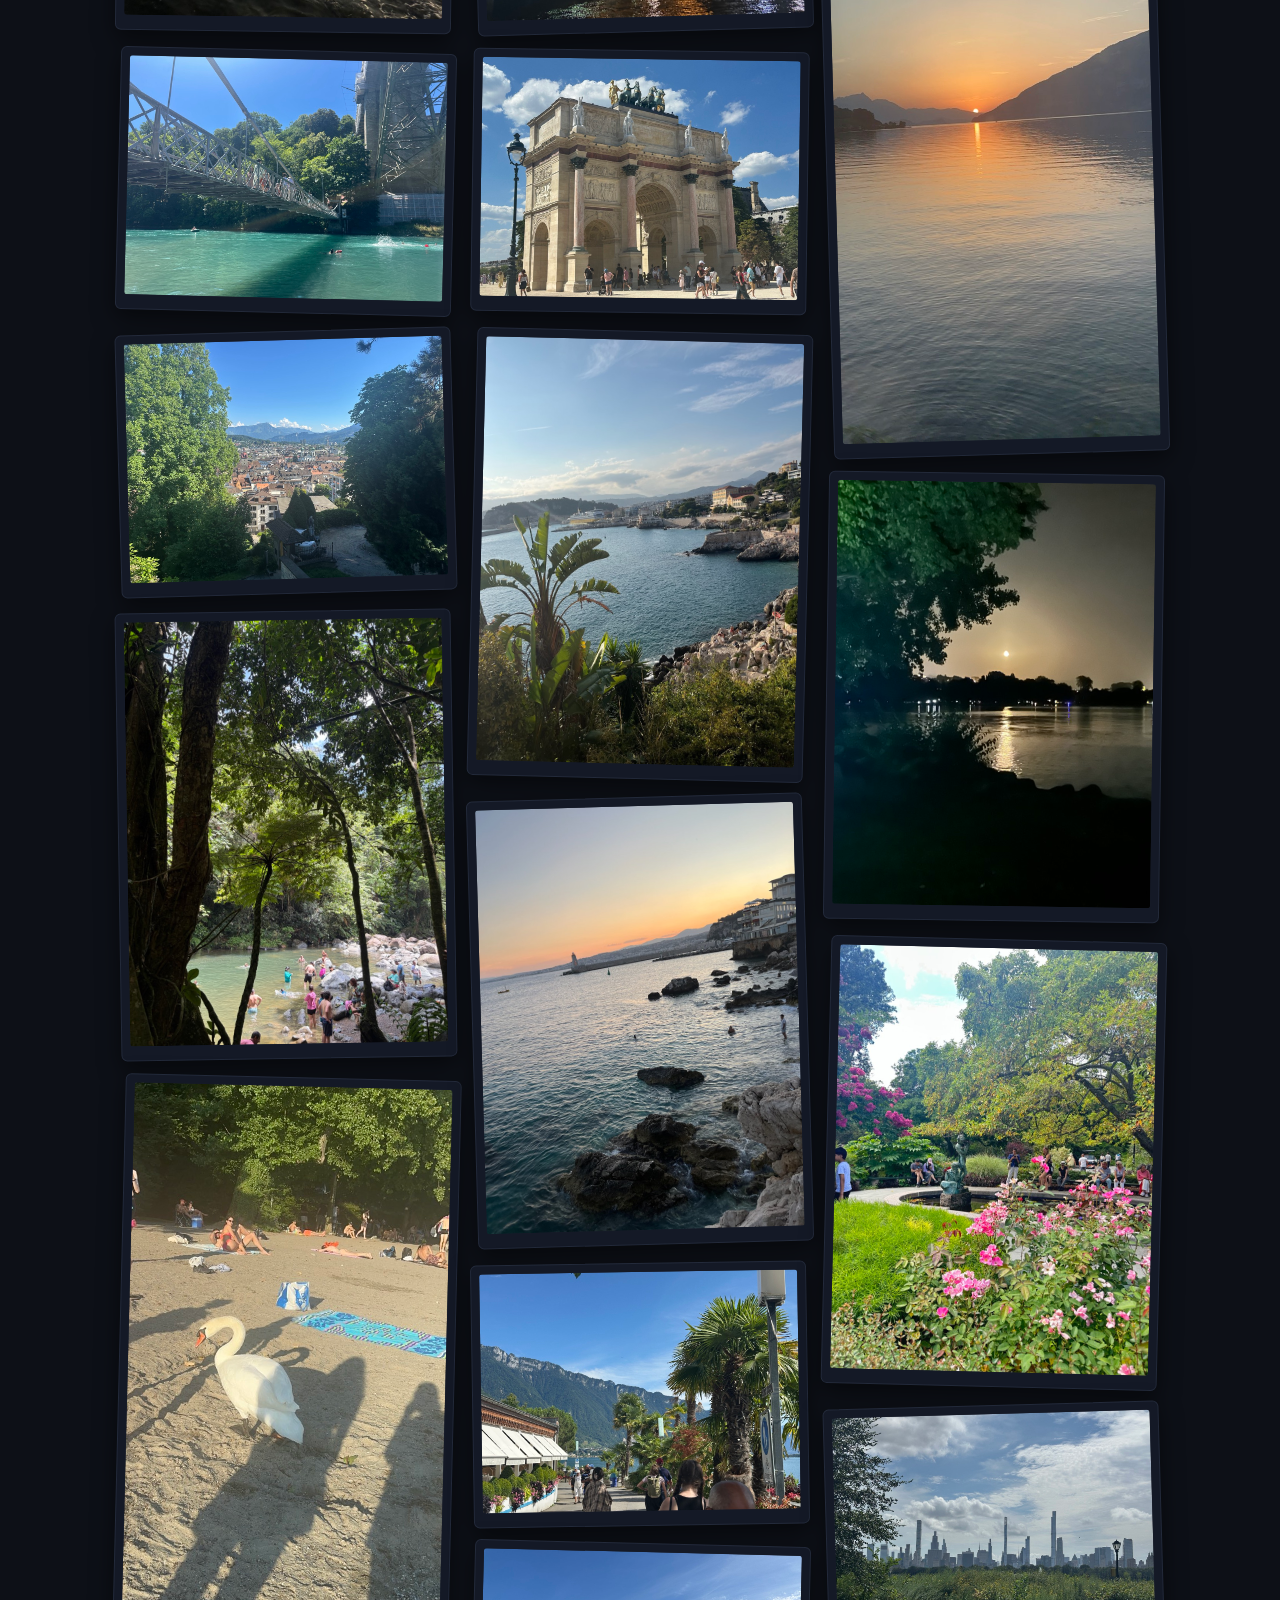
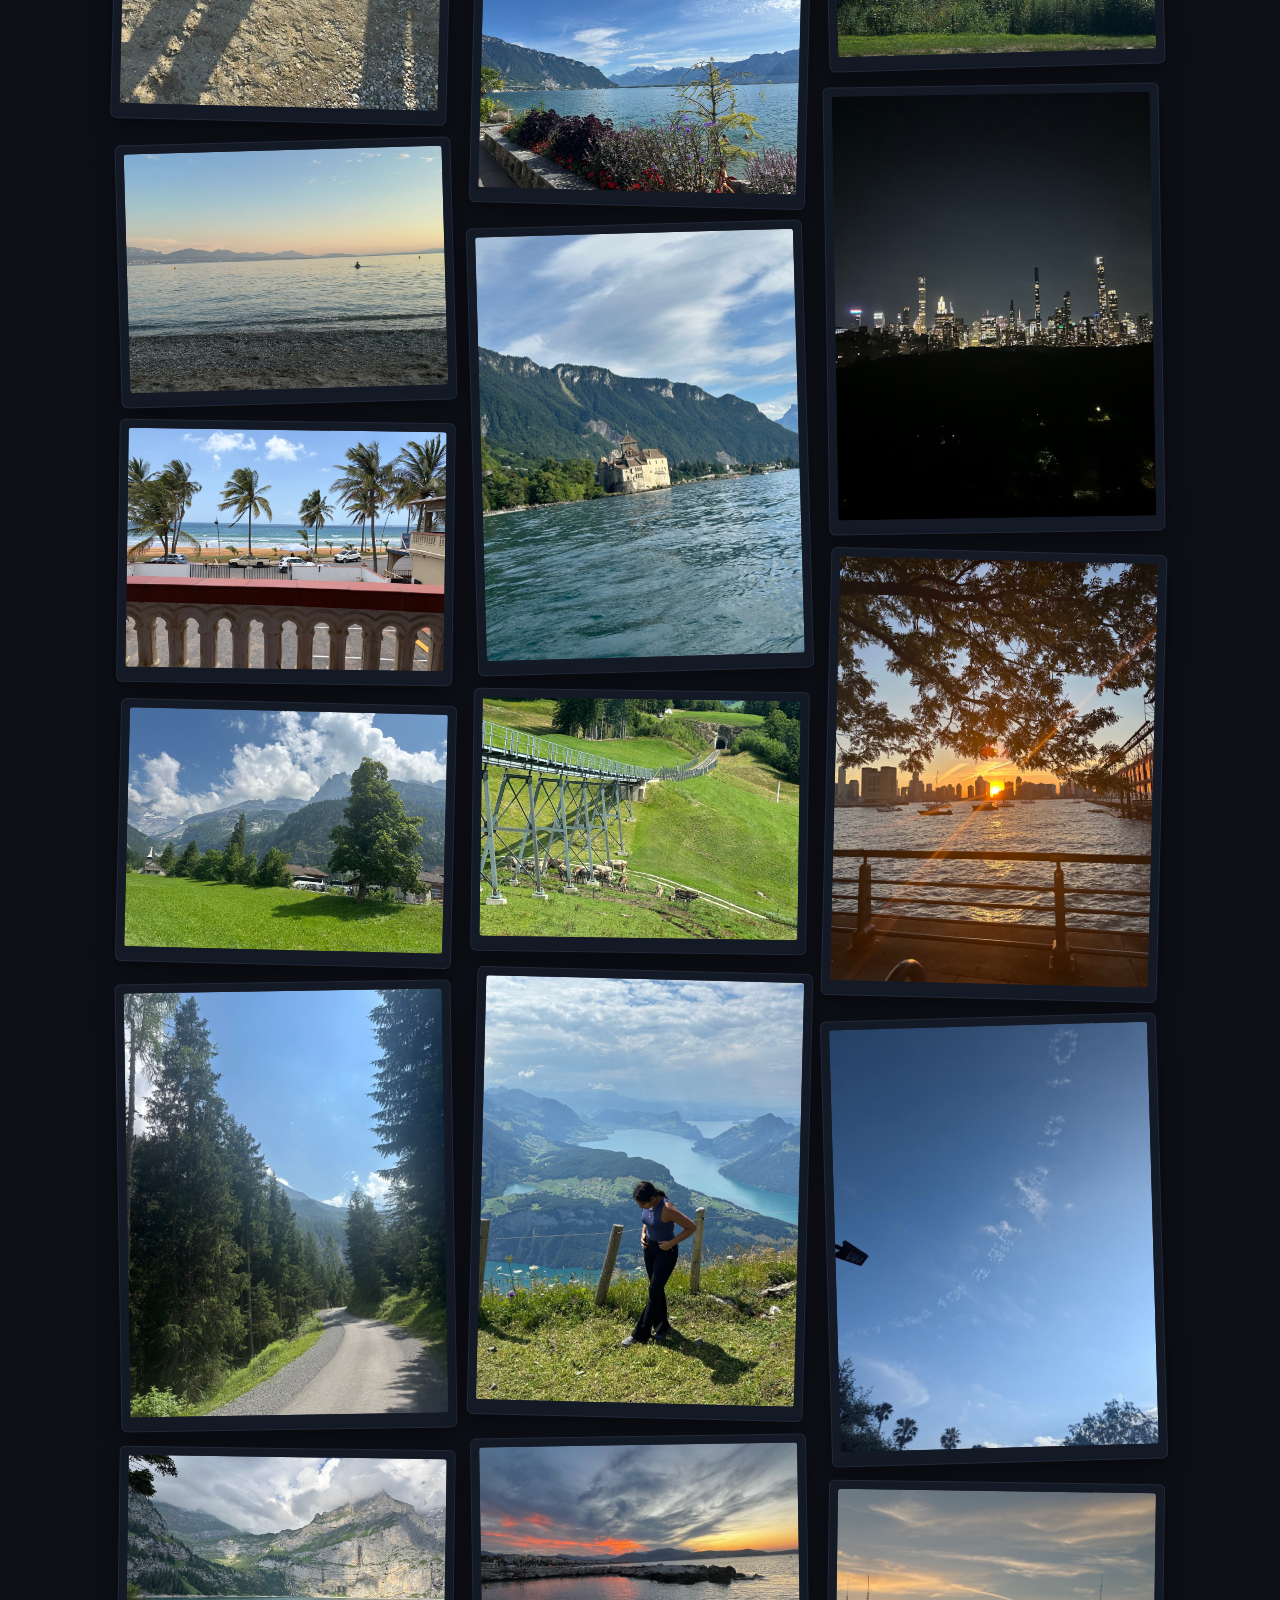
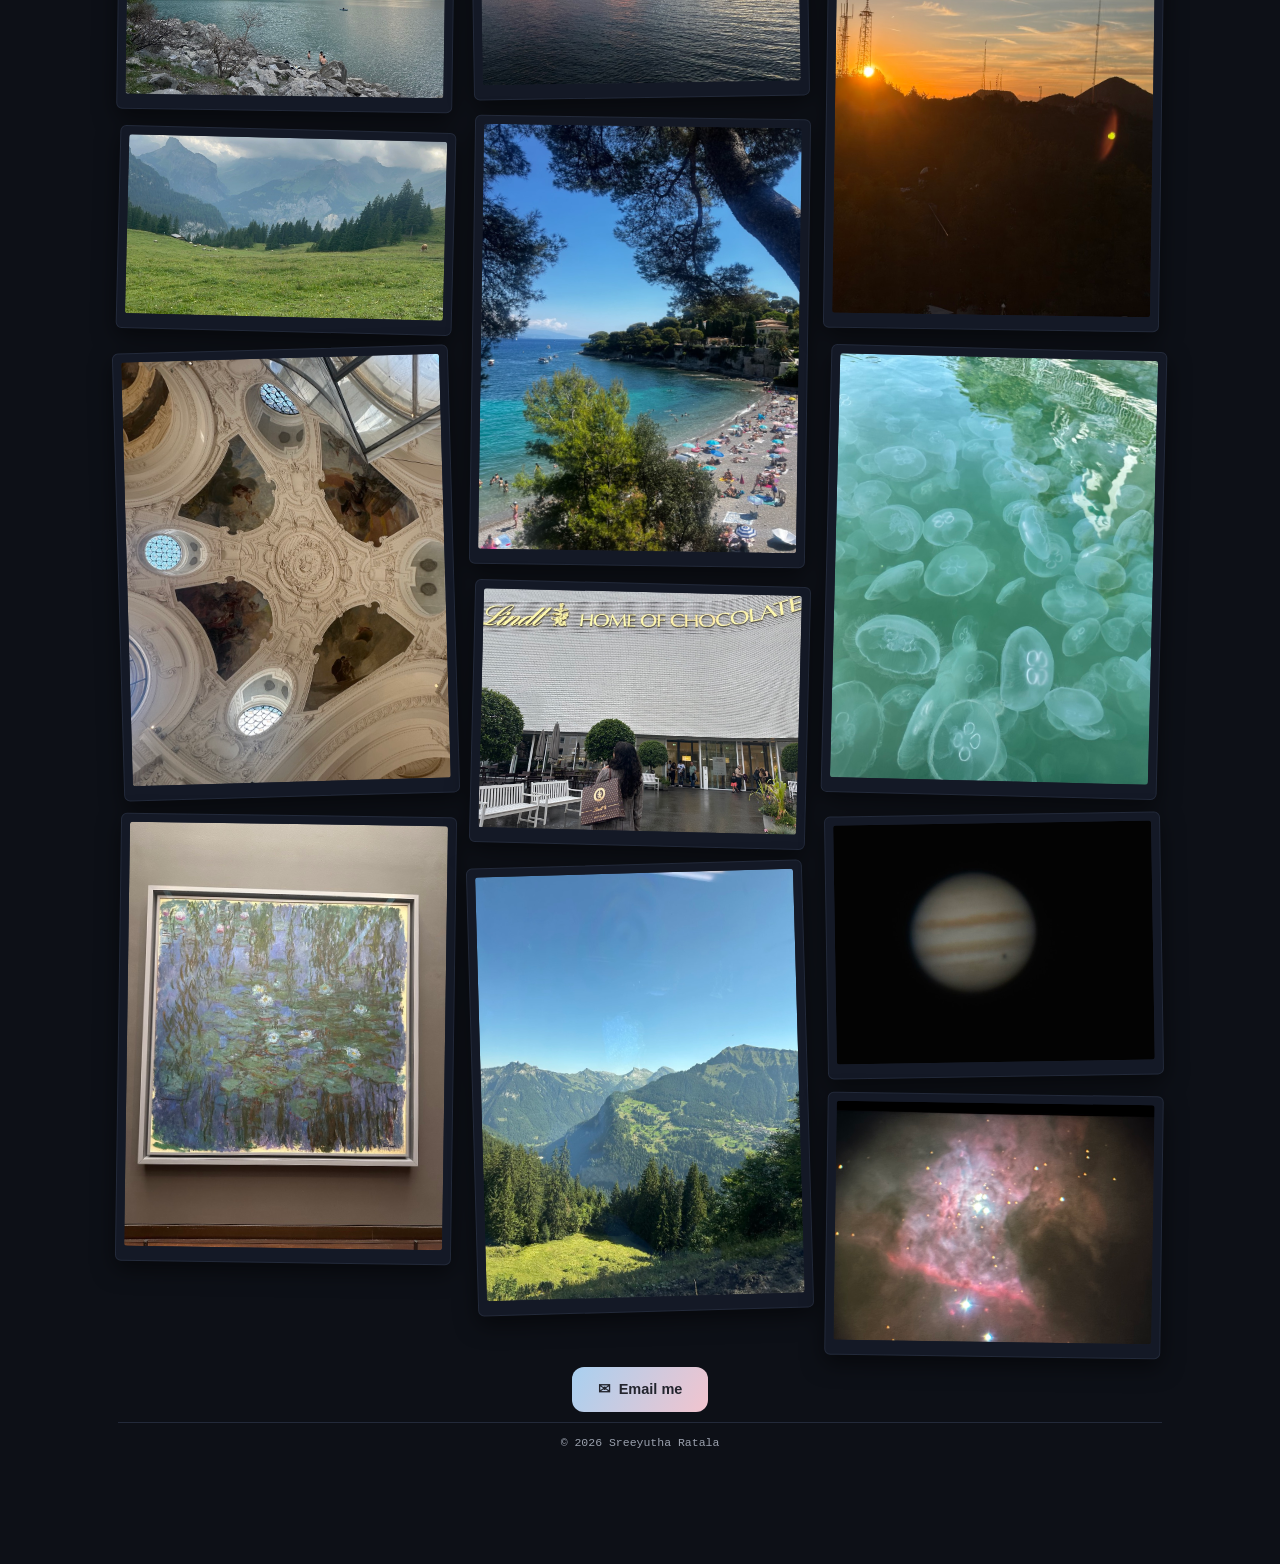
==== commit 27eb2a48: "148b course fix, interview photo, midterm workshop photos, 5 new travel photos Co-Authored-By: Claud" ====
--- a/fun.html
+++ b/fun.html
@@ -175,6 +175,11 @@
       <figure><img src="assets/img/travel/travel-34.jpg" alt="Travel photo 34" loading="lazy"></figure>
       <figure><img src="assets/img/travel/travel-35.jpg" alt="Travel photo 35" loading="lazy"></figure>
       <figure><img src="assets/img/travel/travel-36.jpg" alt="Travel photo 36" loading="lazy"></figure>
+      <figure><img src="assets/img/travel/travel-37.jpg" alt="Travel photo 37" loading="lazy"></figure>
+      <figure><img src="assets/img/travel/travel-38.jpg" alt="Travel photo 38" loading="lazy"></figure>
+      <figure><img src="assets/img/travel/travel-39.jpg" alt="Travel photo 39" loading="lazy"></figure>
+      <figure><img src="assets/img/travel/travel-40.jpg" alt="Travel photo 40" loading="lazy"></figure>
+      <figure><img src="assets/img/travel/travel-41.jpg" alt="Travel photo 41" loading="lazy"></figure>
     </div>
 
     <div class="lightbox" id="lightbox" role="dialog" aria-modal="true" aria-label="Photo viewer">
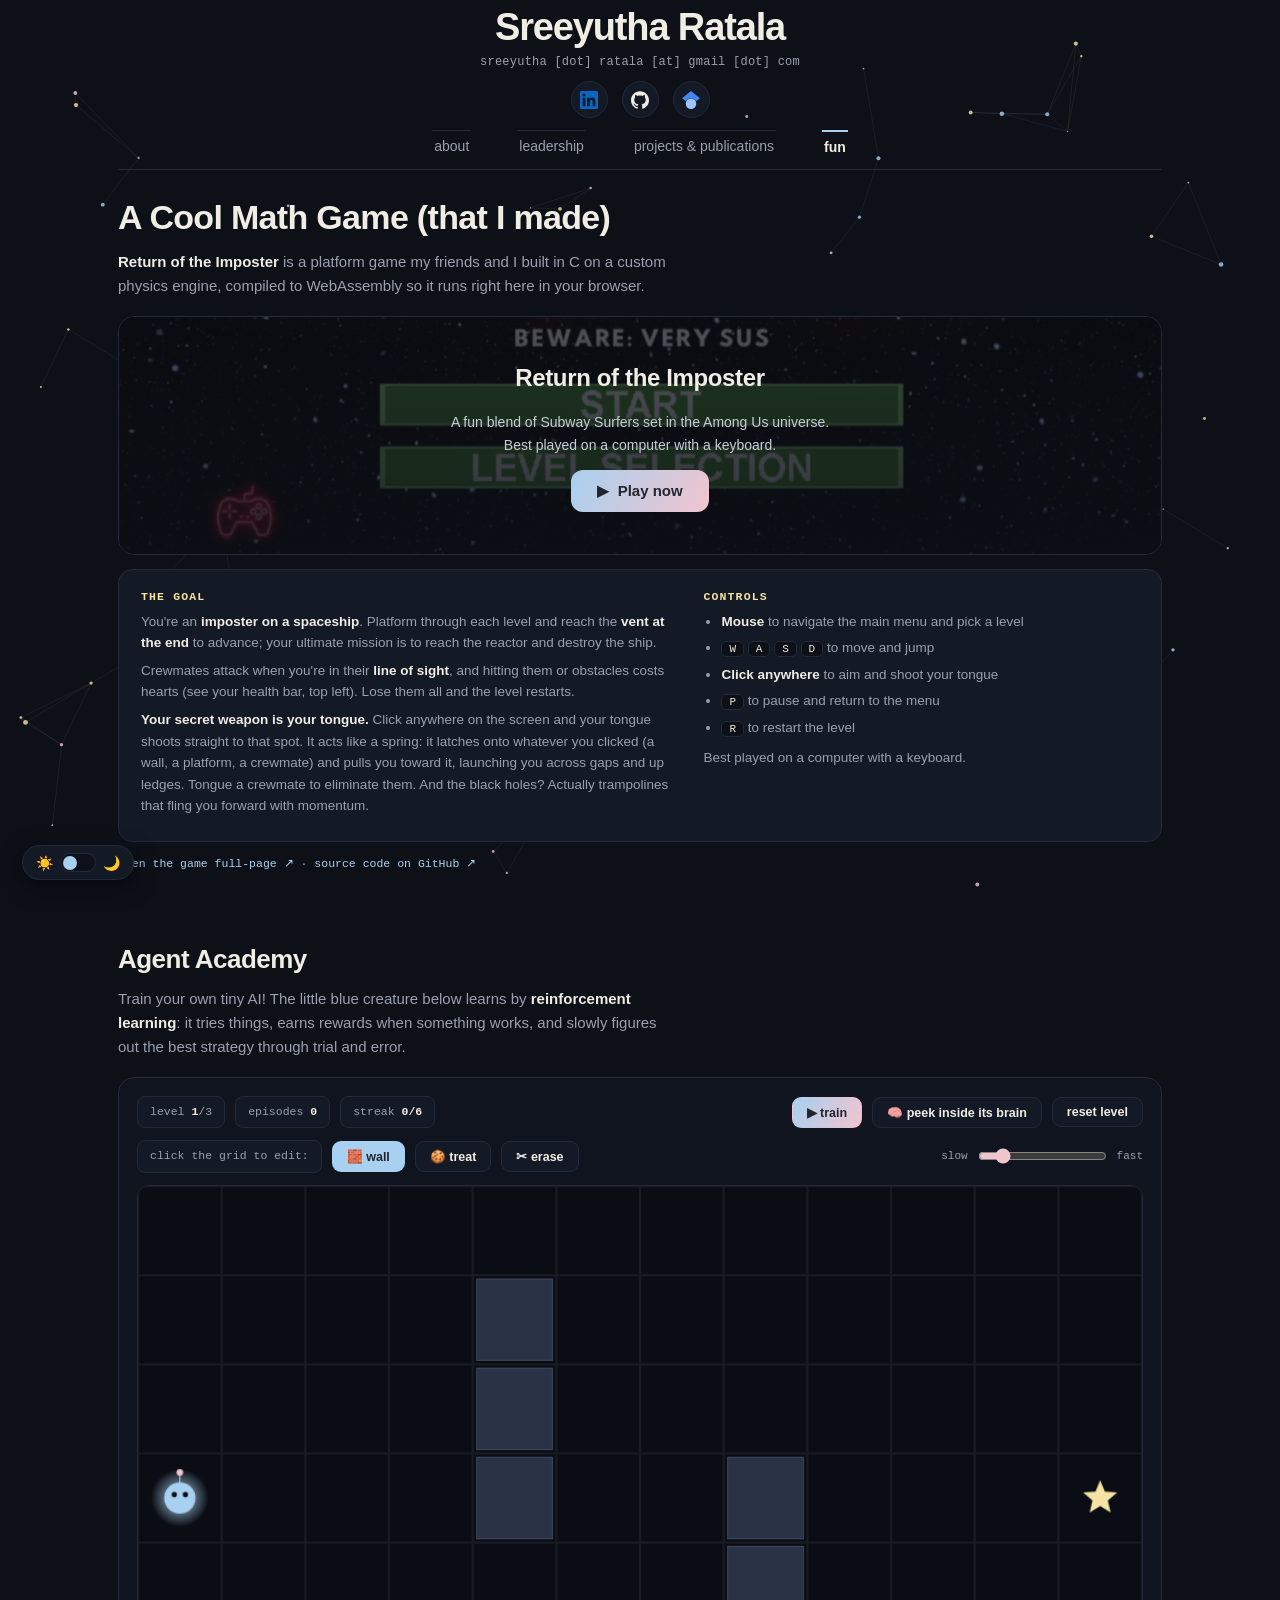
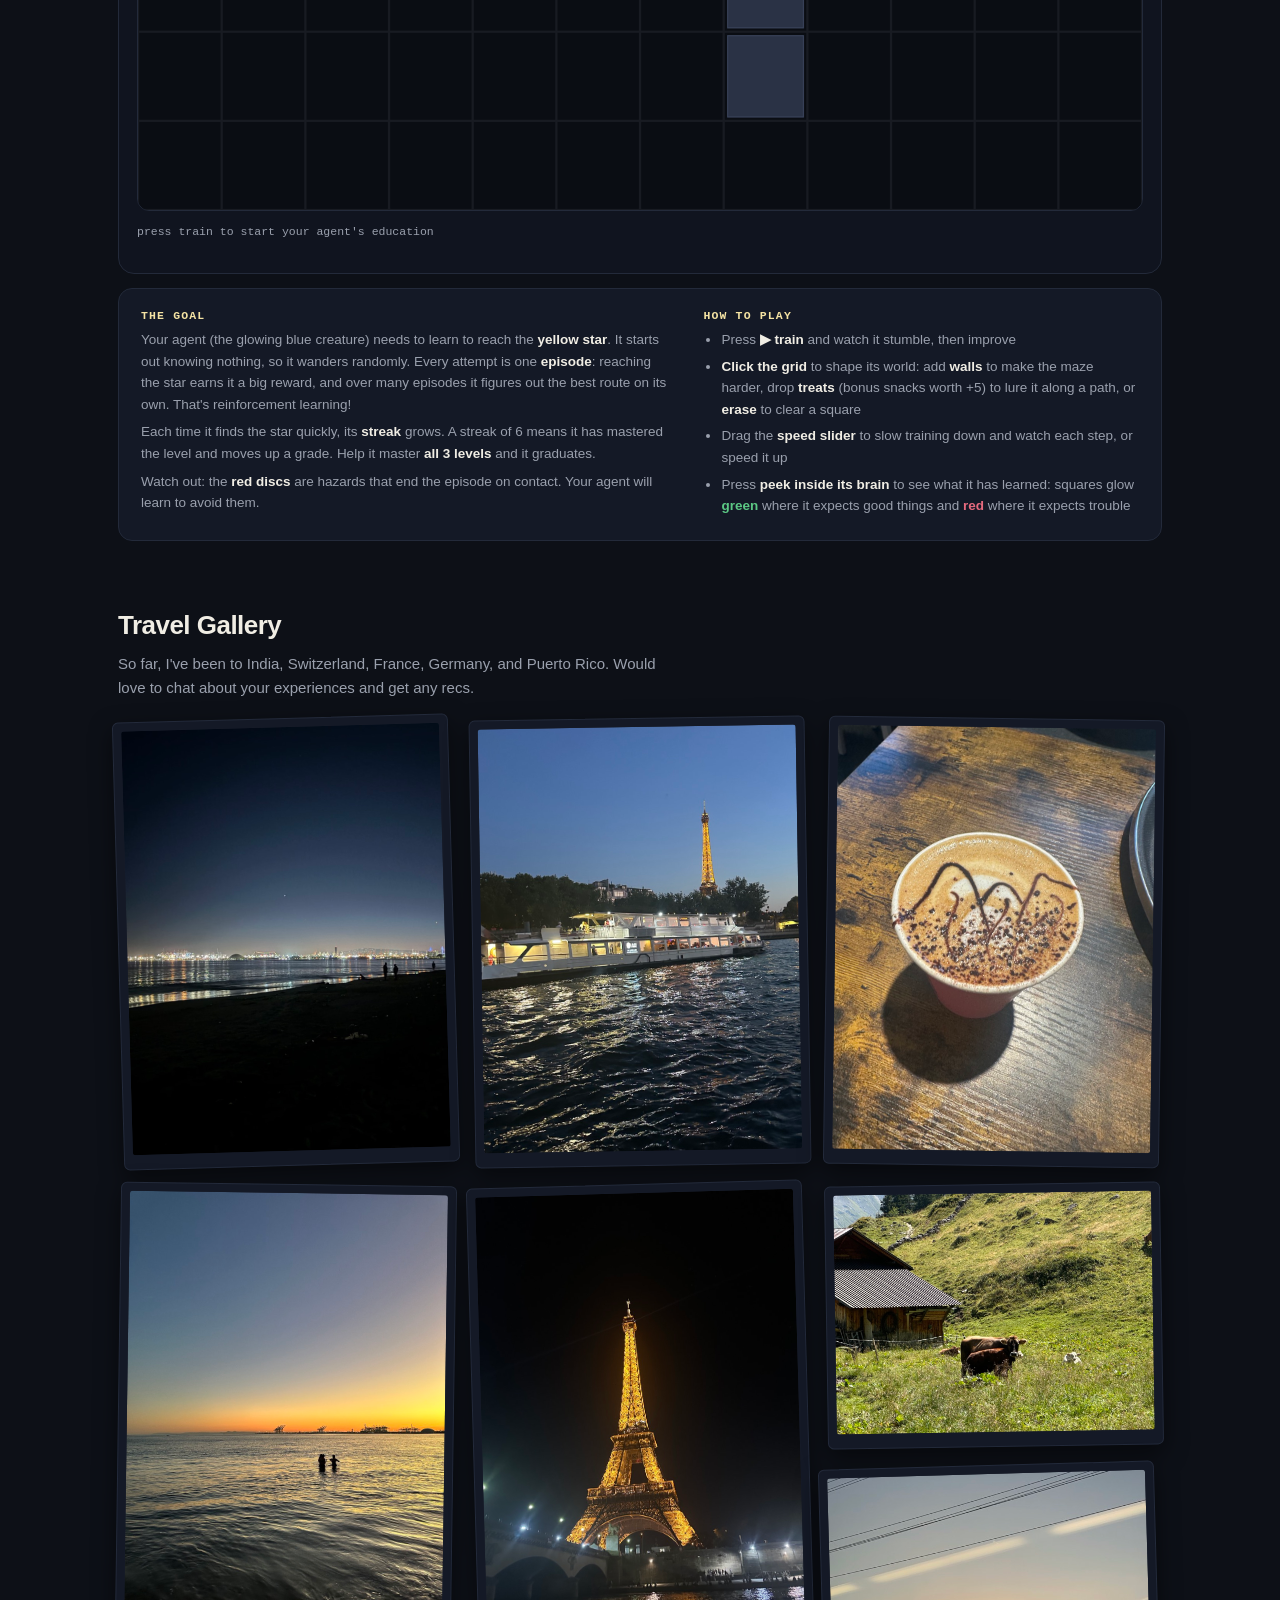
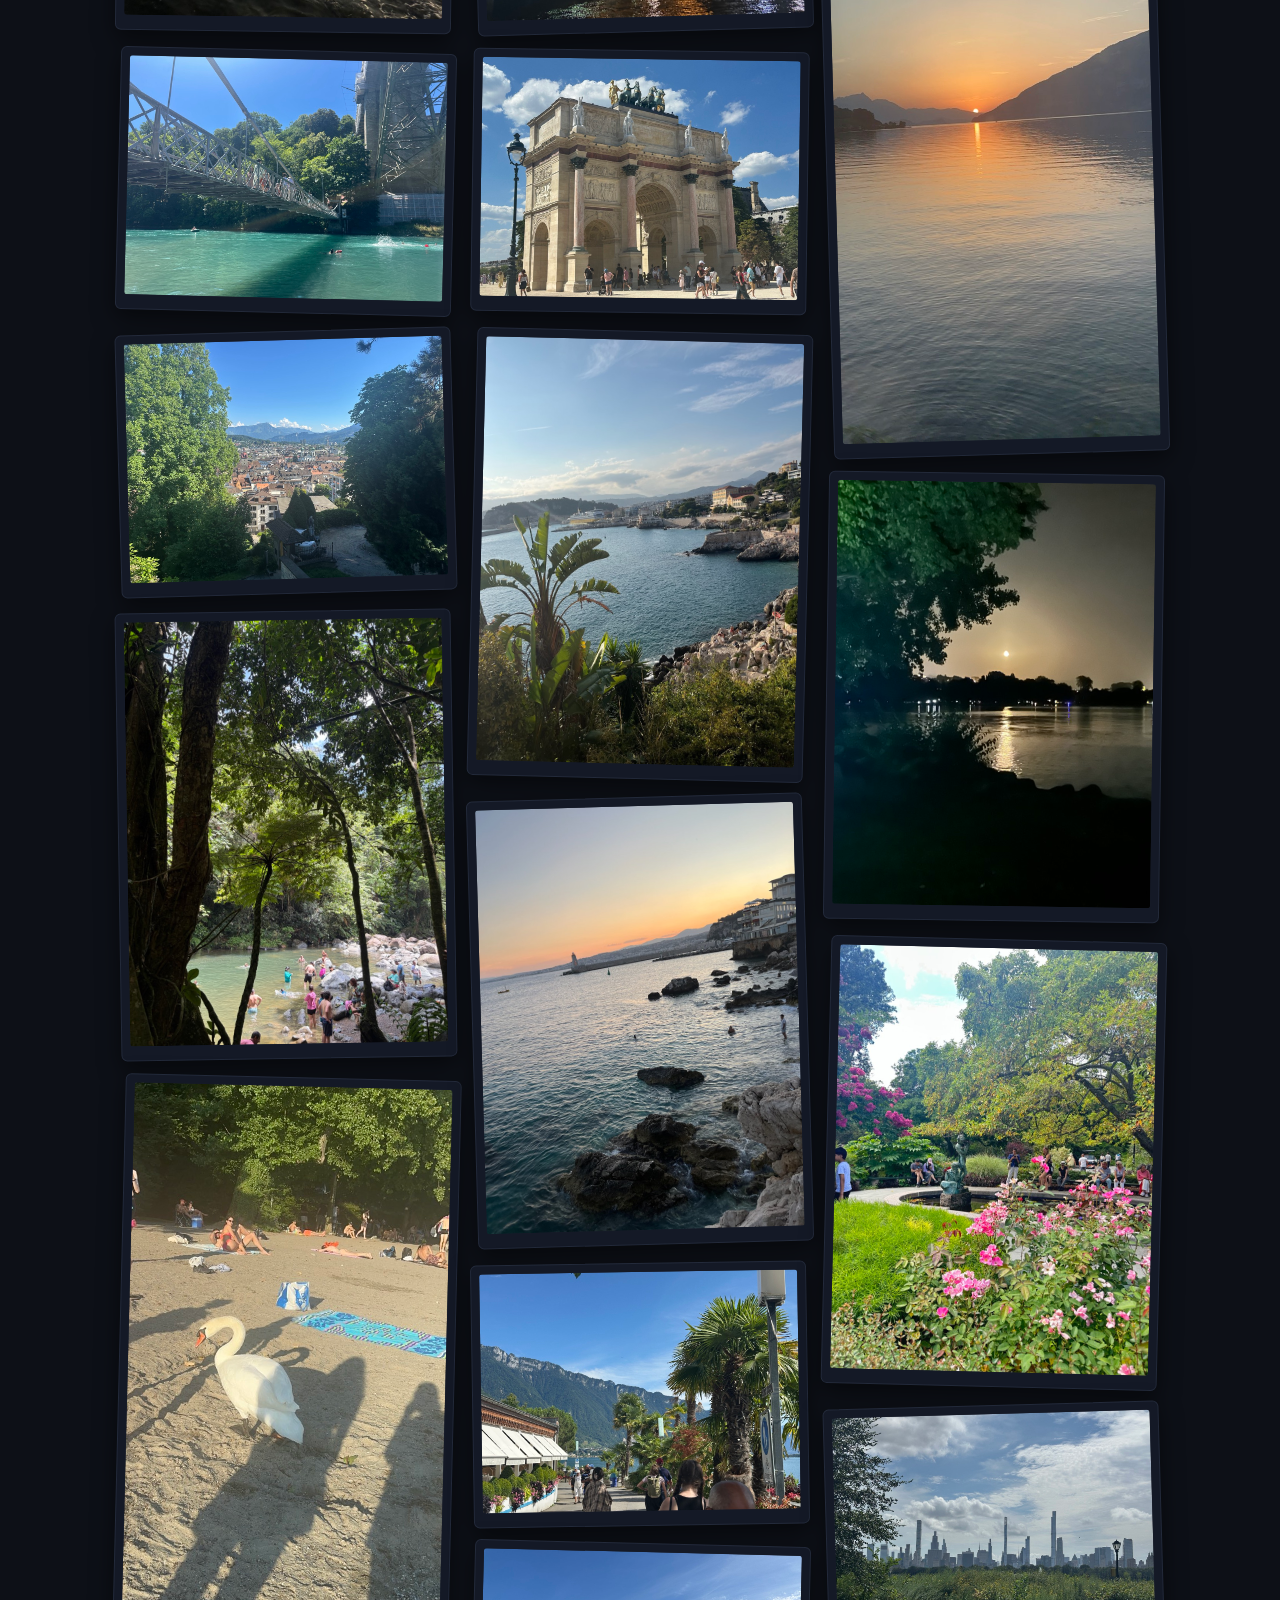
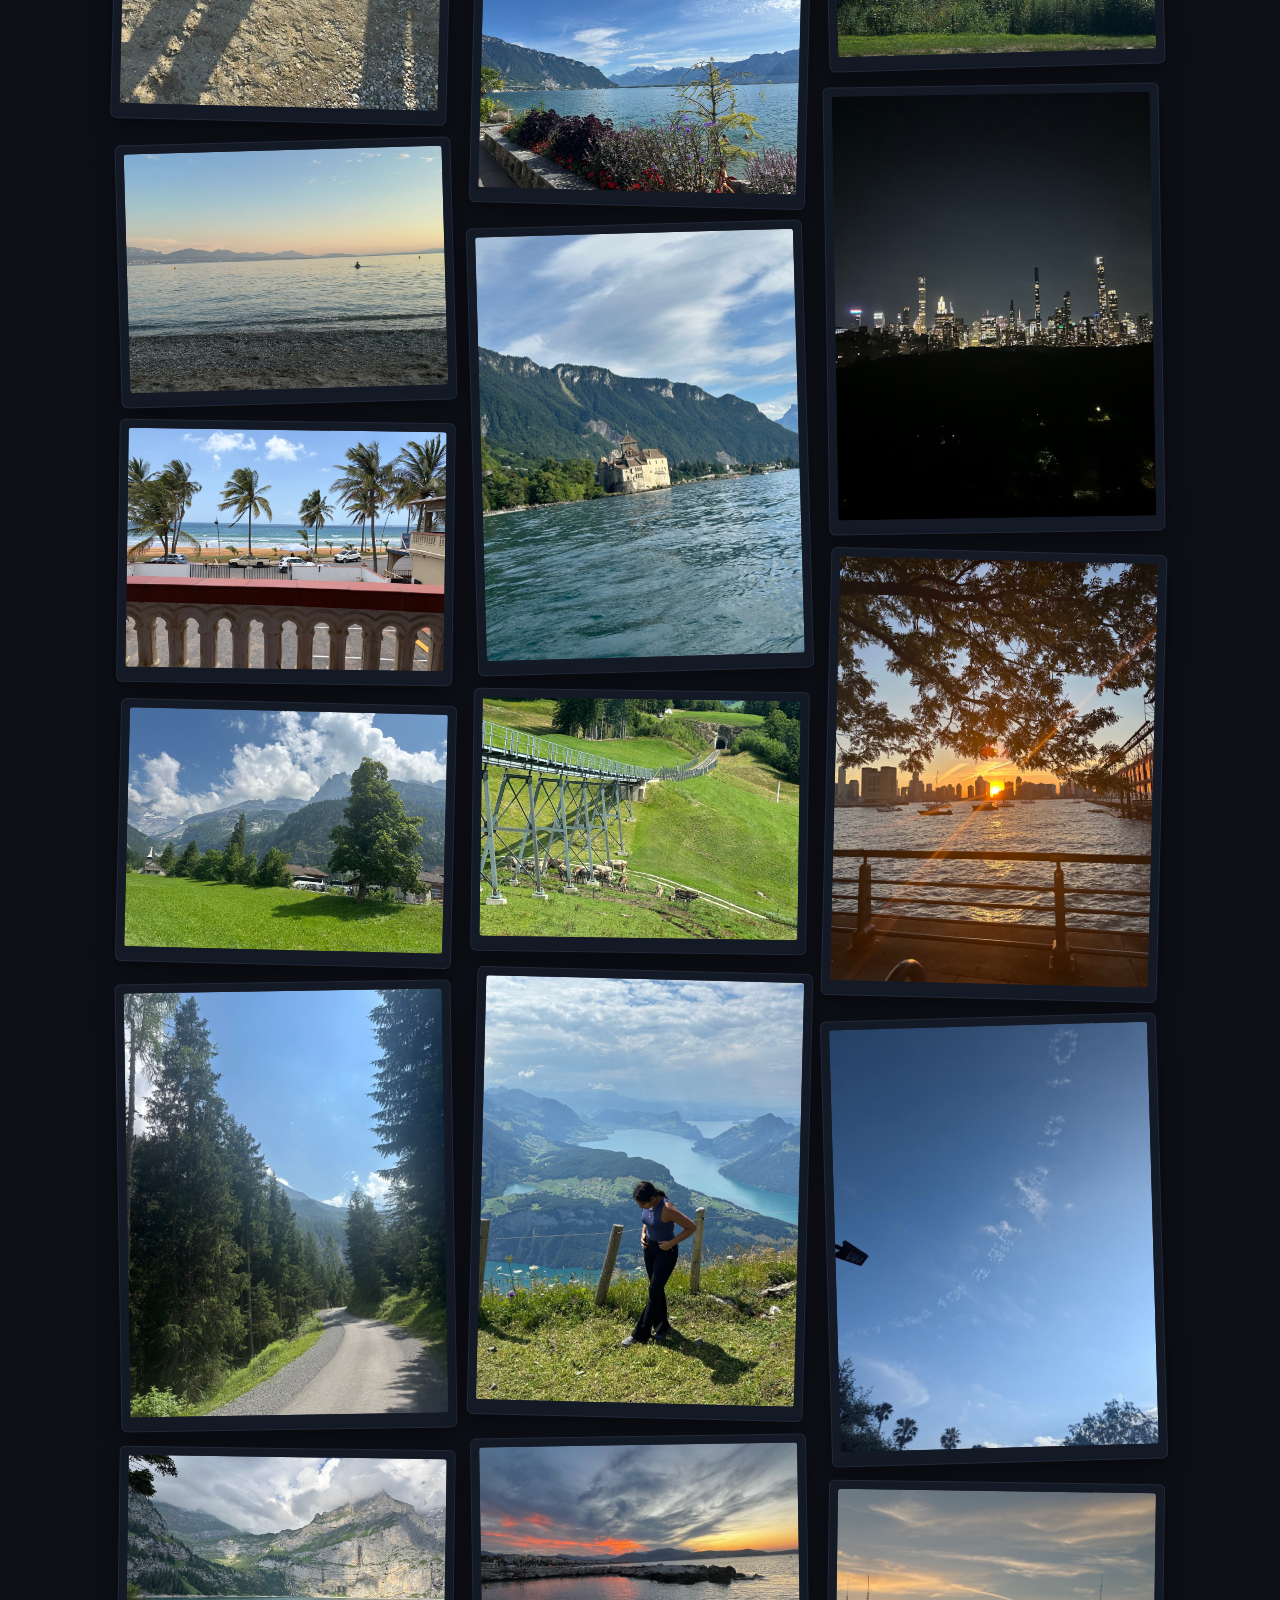
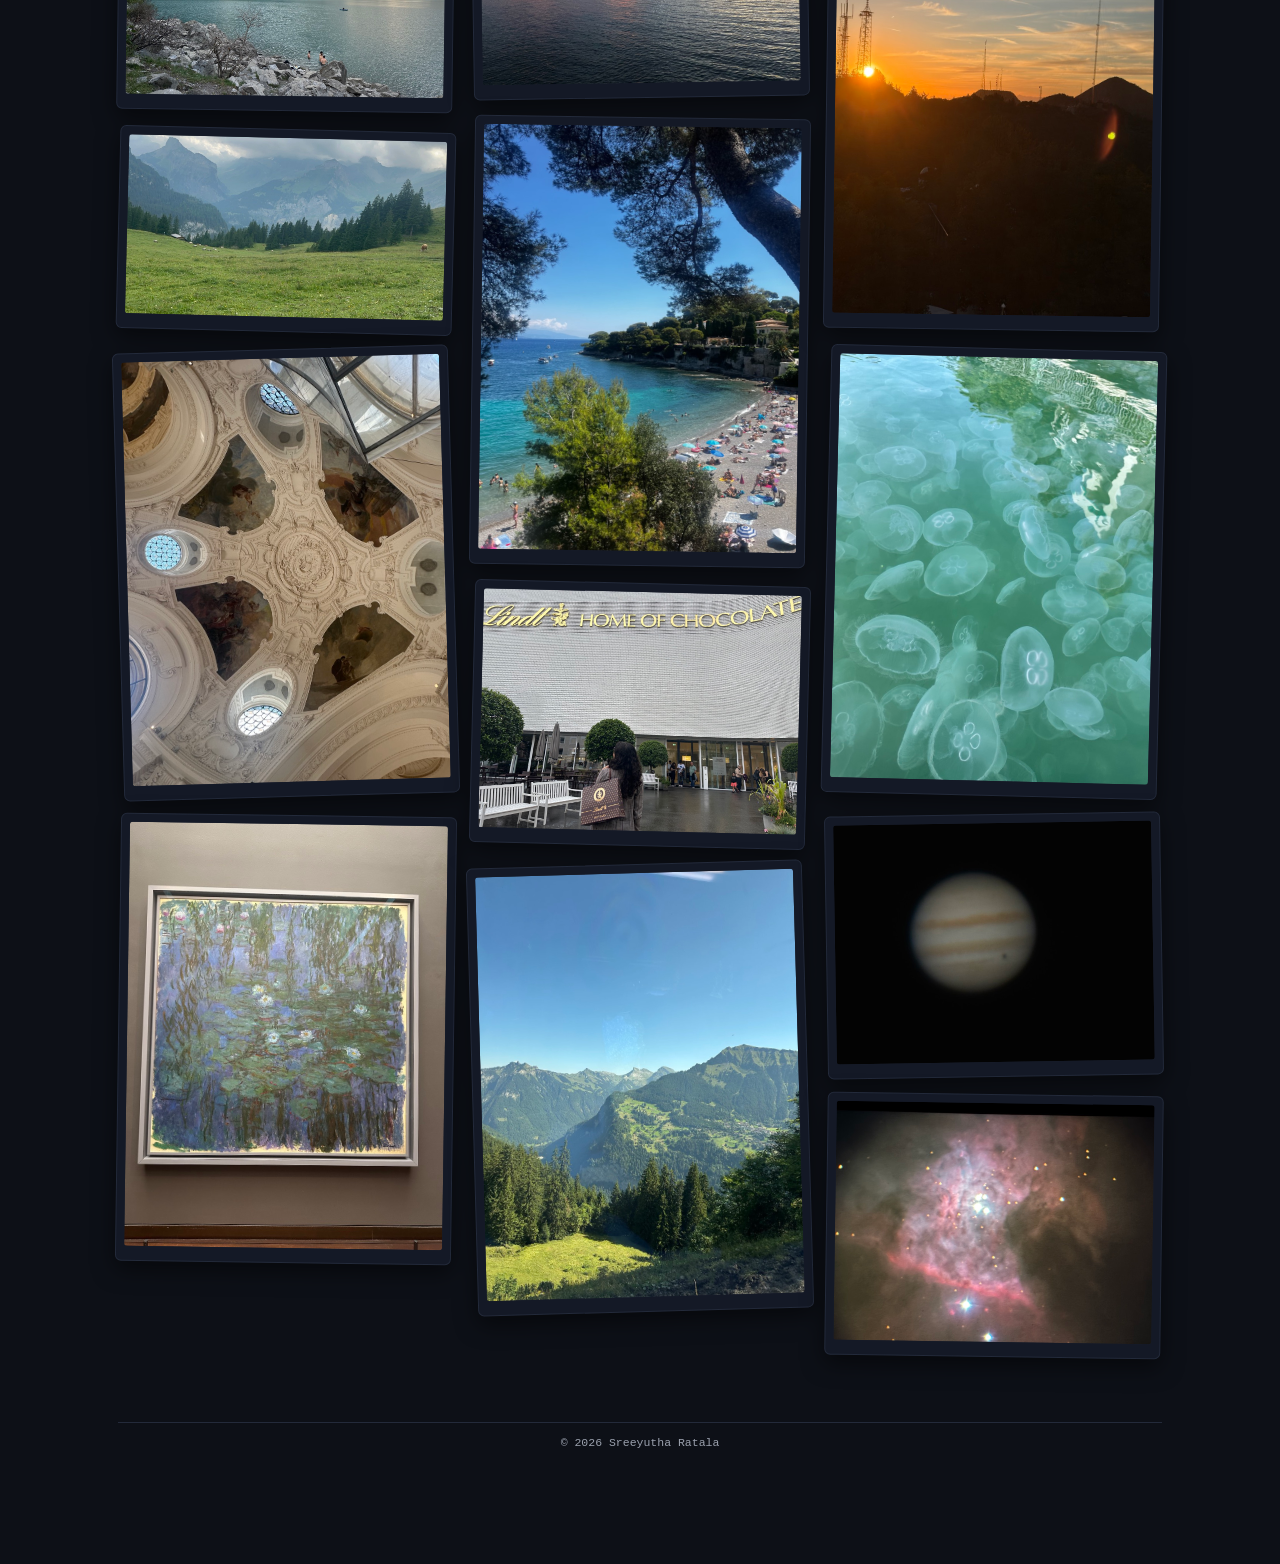
==== commit c78b6e58: "Rename fun page game heading to A Cool Math Game (that I made) Co-Authored-By: Claude Fable 5 <norep" ====
--- a/fun.html
+++ b/fun.html
@@ -35,7 +35,7 @@
   </header>
 
   <main>
-    <h1 class="page-title reveal">Something cool</h1>
+    <h1 class="page-title reveal">A Cool Math Game (that I made)</h1>
     <p class="page-sub reveal"><b style="color:var(--ink)">Return of the Imposter</b>
     is a platform game my friends and I built in C on a custom physics engine, compiled to
     WebAssembly so it runs right here in your browser.</p>
--- a/assets/css/style.css
+++ b/assets/css/style.css
@@ -386,6 +386,13 @@
   font-family: var(--mono);
   font-size: 11px;
   color: var(--soft);
+  margin: 0;
+}
+
+.card .prof {
+  font-size: 12.5px;
+  font-weight: 650;
+  color: var(--blue);
   margin: 0;
 }
 
